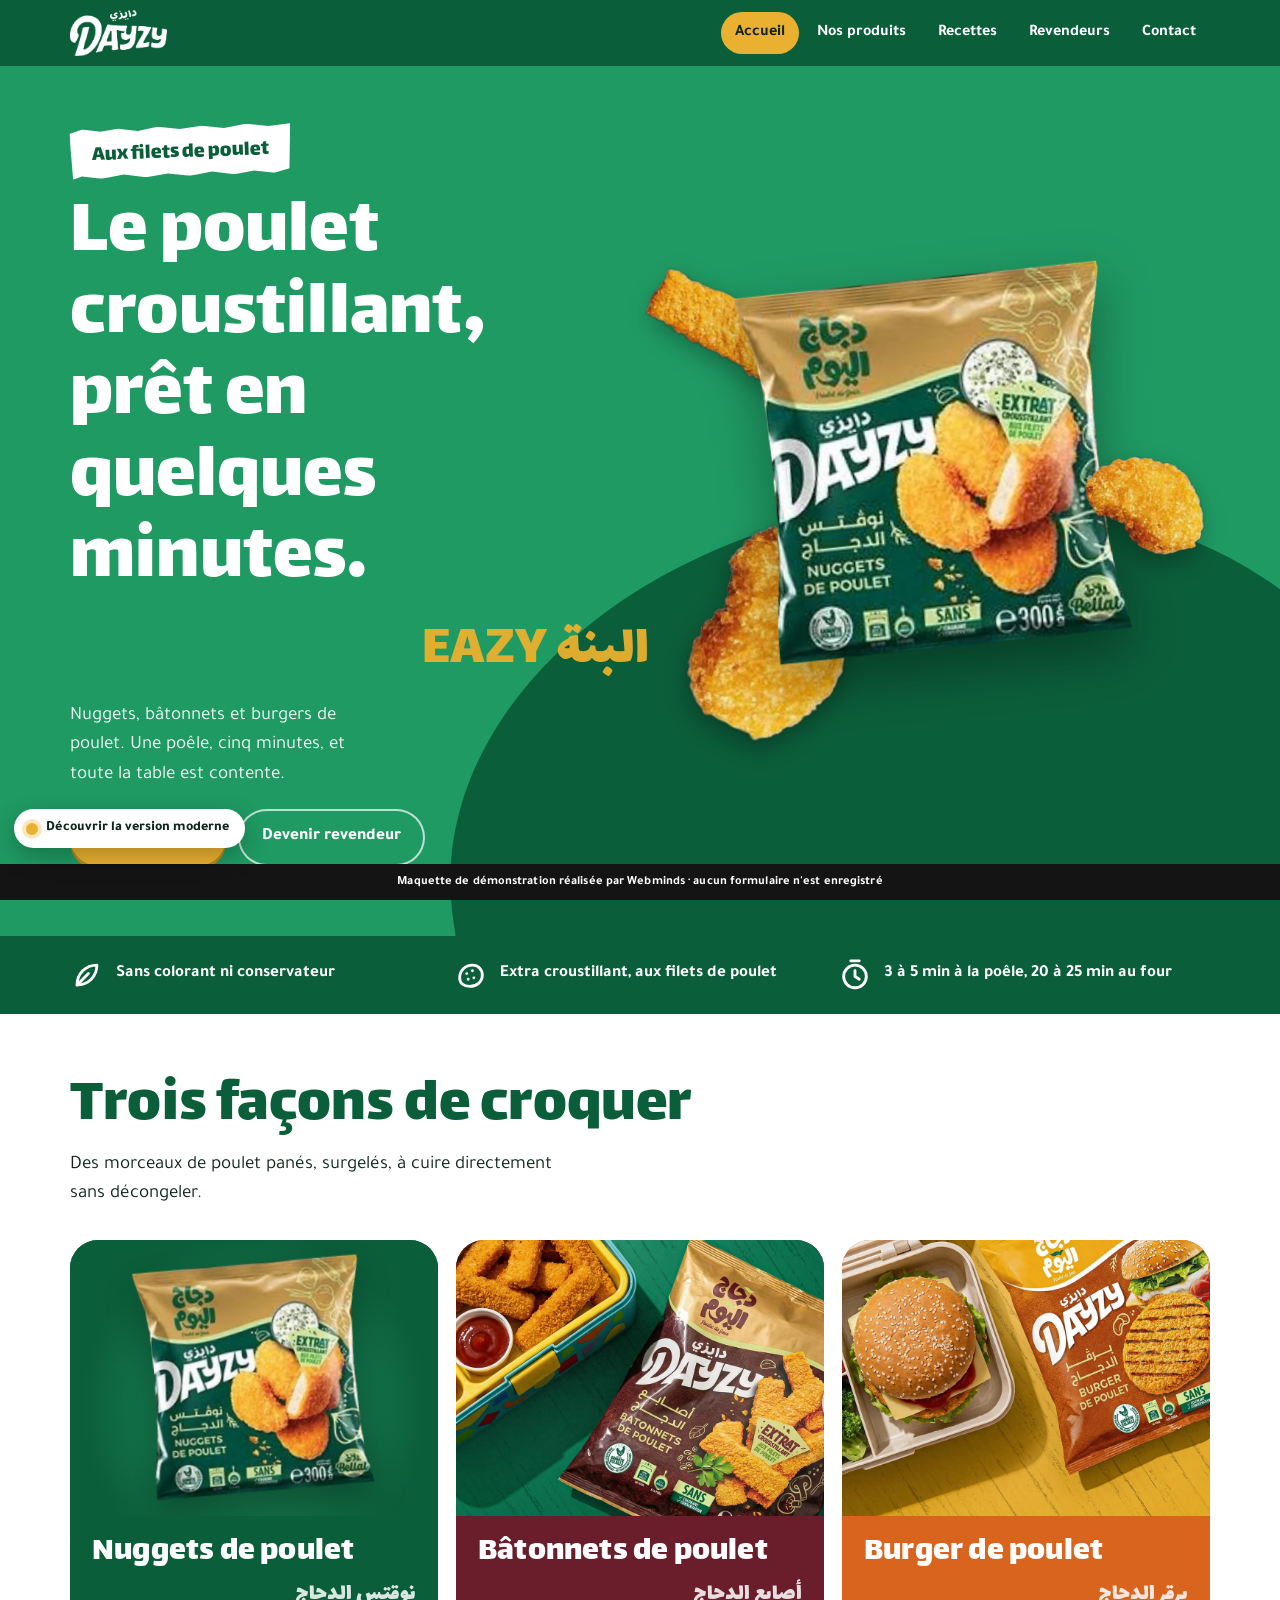
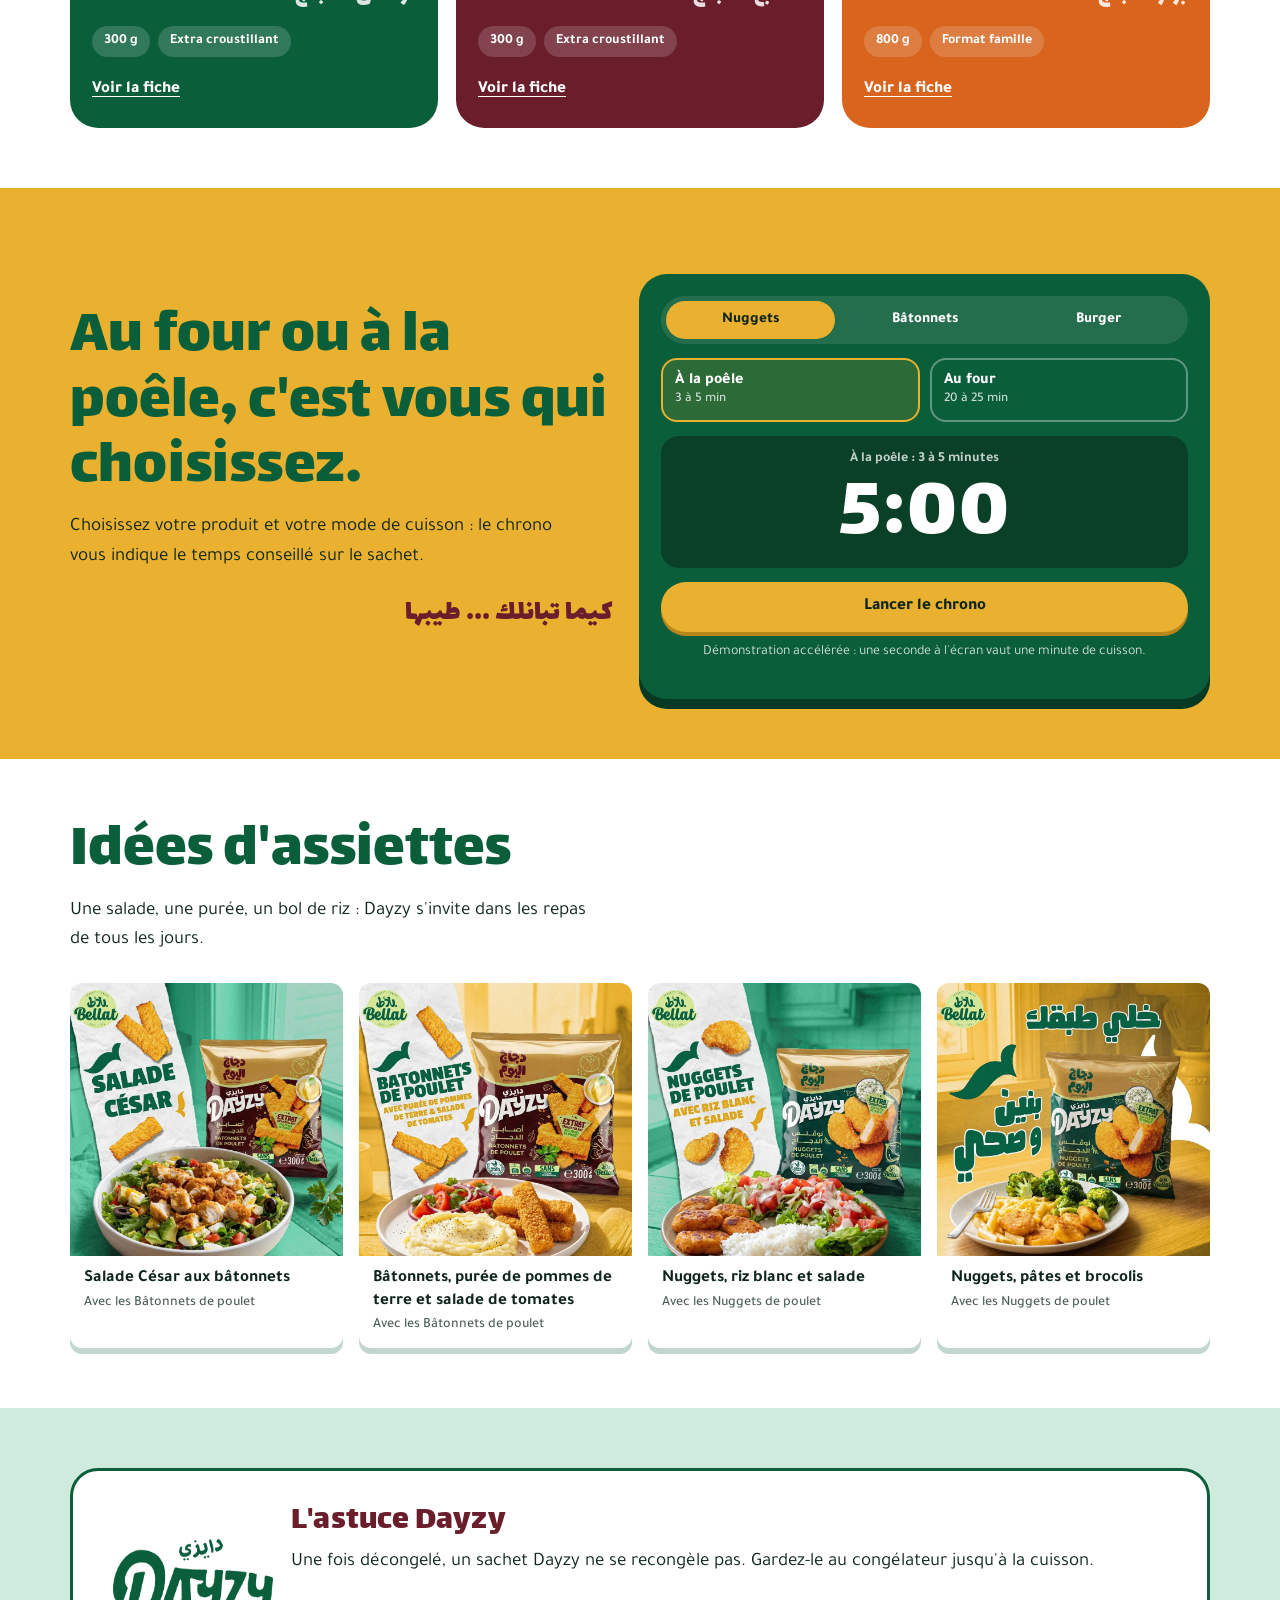
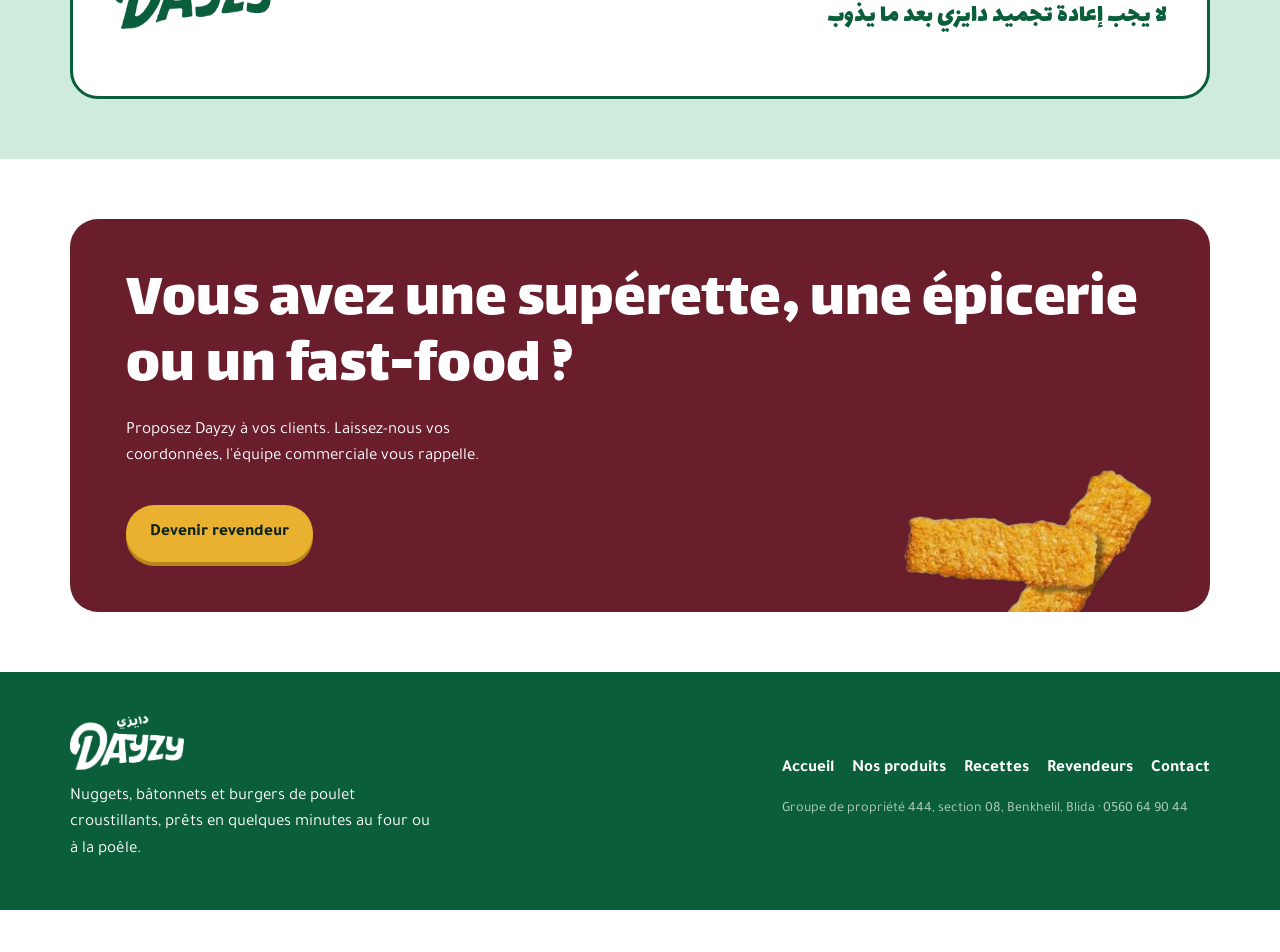
==== index.html @ 216a0491 "Maquettes Dayzy (corporate + moderne) et Alaa Élevage sur /alaa (corporate + moderne)" ====
<!doctype html>
<html lang="fr">
<head>
<meta charset="utf-8">
<meta name="viewport" content="width=device-width, initial-scale=1, viewport-fit=cover">
<meta name="robots" content="noindex, nofollow">
<title>Dayzy · Poulet croustillant prêt en quelques minutes</title>
<meta name="description" content="Nuggets, bâtonnets et burgers de poulet Dayzy : croustillants, sans colorant ni conservateur, prêts en quelques minutes.">
<meta name="theme-color" content="#0B5E3A">
<link rel="preload" href="fonts/lalezar-latin-400-normal.woff2" as="font" type="font/woff2" crossorigin>
<link rel="stylesheet" href="css/dayzy.css">
</head>
<body>
<header class="dz-head">
  <div class="dz-wrap">
    <a class="dz-logo" href="index.html" aria-label="Dayzy, accueil"><img src="img/logo_white.webp" alt="Dayzy دايزي" width="200" height="113"></a>
    <nav class="dz-nav" aria-label="Navigation principale"><a href="index.html" aria-current="page">Accueil</a><a href="produits.html">Nos produits</a><a href="index.html#recettes">Recettes</a><a href="revendeurs.html">Revendeurs</a><a href="contact.html">Contact</a></nav>
    <button class="dz-burger" aria-label="Ouvrir le menu" aria-expanded="false"><span></span></button>
  </div>
  <nav class="dz-drawer" aria-label="Menu mobile"><a href="index.html">Accueil</a><a href="produits.html">Nos produits</a><a href="index.html#recettes">Recettes</a><a href="revendeurs.html">Revendeurs</a><a href="contact.html">Contact</a></nav>
</header>
<main>

<section class="dz-hero">
  <div class="dz-wrap">
    <div>
      <span class="dz-paper-tag">Aux filets de poulet</span>
      <h1 style="margin-top:18px">Le poulet croustillant, prêt en quelques minutes.</h1>
      <p class="dz-ar" lang="ar">البنة EAZY</p>
      <p>Nuggets, bâtonnets et burgers de poulet. Une poêle, cinq minutes, et toute la table est contente.</p>
      <div class="dz-hero-ctas">
        <a class="dz-btn" href="produits.html">Voir la gamme</a>
        <a class="dz-btn dz-btn--ghost" href="revendeurs.html">Devenir revendeur</a>
      </div>
    </div>
    <div class="dz-hero-visual" aria-hidden="true">
      <img class="dz-piece p1" src="img/stick-a.webp" alt="">
      <img class="dz-piece p3" src="img/nug-b.webp" alt="">
      <img class="dz-pack" src="img/pack_nuggets.webp" alt="">
      <img class="dz-piece p2" src="img/nug-a.webp" alt="">
    </div>
  </div>
</section>
<section class="dz-proofs" aria-label="Ce qui fait Dayzy">
<ul>
<li><svg viewBox="0 0 24 24" fill="none" stroke="currentColor" stroke-width="2" stroke-linecap="round" stroke-linejoin="round"><path d="M5 19c8 0 14-6 14-14-8 0-14 6-14 14z"/><path d="M5 19 13 11"/></svg>Sans colorant ni conservateur</li>
<li><svg viewBox="0 0 24 24" fill="none" stroke="currentColor" stroke-width="2" stroke-linecap="round"><path d="M4 14c0-5 4-9 9-9 4 0 7 3 7 7 0 5-4 8-9 8-4 0-7-2-7-6z"/><path d="M9 11h.01M13 9h.01M14 14h.01M10 15h.01"/></svg>Extra croustillant, aux filets de poulet</li>
<li><svg viewBox="0 0 24 24" fill="none" stroke="currentColor" stroke-width="2" stroke-linecap="round"><circle cx="12" cy="13" r="8"/><path d="M12 9v4l3 2M9 2h6"/></svg>3 à 5 min à la poêle, 20 à 25 min au four</li>
</ul></section>
<section class="dz-sec" id="gamme">
  <div class="dz-wrap">
    <h2>Trois façons de croquer</h2>
    <p class="dz-lead">Des morceaux de poulet panés, surgelés, à cuire directement sans décongeler.</p>
    <div class="dz-range">
      <a class="dz-prod dz-prod--nug" href="produits.html#nuggets">
        <div class="dz-prod-media"><img src="img/pack_nuggets.webp" alt="Sachet Dayzy Nuggets de poulet 300 g" loading="lazy"></div>
        <div class="dz-prod-body"><h3>Nuggets de poulet</h3><span class="dz-ar" lang="ar">نوقتس الدجاج</span>
          <div class="dz-prod-meta"><span class="dz-chip">300 g</span><span class="dz-chip">Extra croustillant</span></div>
          <span class="dz-prod-link">Voir la fiche</span></div>
      </a>
      <a class="dz-prod dz-prod--bat" href="produits.html#batonnets">
        <div class="dz-prod-media"><img src="img/lunchbox-batonnets.webp" alt="Bâtonnets de poulet Dayzy dans une boîte à goûter" loading="lazy"></div>
        <div class="dz-prod-body"><h3>Bâtonnets de poulet</h3><span class="dz-ar" lang="ar">أصابع الدجاج</span>
          <div class="dz-prod-meta"><span class="dz-chip">300 g</span><span class="dz-chip">Extra croustillant</span></div>
          <span class="dz-prod-link">Voir la fiche</span></div>
      </a>
      <a class="dz-prod dz-prod--bur" href="produits.html#burger">
        <div class="dz-prod-media"><img src="img/lunchbox-burger.webp" alt="Burger de poulet Dayzy à côté de son sachet" loading="lazy"></div>
        <div class="dz-prod-body"><h3>Burger de poulet</h3><span class="dz-ar" lang="ar">برقر الدجاج</span>
          <div class="dz-prod-meta"><span class="dz-chip">800 g</span><span class="dz-chip">Format famille</span></div>
          <span class="dz-prod-link">Voir la fiche</span></div>
      </a>
    </div>
  </div>
</section>
<section class="dz-sec dz-sec--mustard" id="cuisson">
  <div class="dz-wrap dz-cook">
    <div>
      <h2>Au four ou à la poêle, c'est vous qui choisissez.</h2>
      <p class="dz-lead">Choisissez votre produit et votre mode de cuisson : le chrono vous indique le temps conseillé sur le sachet.</p>
      <p class="dz-ar" lang="ar" style="font-size:30px;color:var(--dz-wine);margin-top:10px">كيما تبانلك ... طيبها</p>
    </div>
    <div class="dz-timer" data-timer>
  <div class="dz-tabs" role="group" aria-label="Produit">
    <button data-prod="nuggets" aria-pressed="true">Nuggets</button>
    <button data-prod="batonnets" aria-pressed="false">Bâtonnets</button>
    <button data-prod="burger" aria-pressed="false">Burger</button>
  </div>
  <div class="dz-modes" role="group" aria-label="Mode de cuisson">
    <button data-mode="poele" aria-pressed="true">À la poêle<small>3 à 5 min</small></button>
    <button data-mode="four" aria-pressed="false">Au four<small>20 à 25 min</small></button>
  </div>
  <div class="dz-clock" aria-live="polite"><small>À la poêle : 3 à 5 minutes</small><span class="dz-clock-n">5:00</span></div>
  <button class="dz-btn" data-go>Lancer le chrono</button>
  <p class="dz-cook-note">Démonstration accélérée : une seconde à l'écran vaut une minute de cuisson.</p>
</div>
  </div>
</section>
<section class="dz-sec" id="recettes">
  <div class="dz-wrap">
    <h2>Idées d'assiettes</h2>
    <p class="dz-lead">Une salade, une purée, un bol de riz : Dayzy s'invite dans les repas de tous les jours.</p>
    <div class="dz-recipes"><figure class="dz-recipe"><img src="img/recette-salade-cesar.webp" alt="Salade César aux bâtonnets" loading="lazy" width="500" height="480"><figcaption>Salade César aux bâtonnets<span>Avec les Bâtonnets de poulet</span></figcaption></figure><figure class="dz-recipe"><img src="img/recette-batonnets-puree.webp" alt="Bâtonnets, purée de pommes de terre et salade de tomates" loading="lazy" width="500" height="480"><figcaption>Bâtonnets, purée de pommes de terre et salade de tomates<span>Avec les Bâtonnets de poulet</span></figcaption></figure><figure class="dz-recipe"><img src="img/recette-nuggets-riz.webp" alt="Nuggets, riz blanc et salade" loading="lazy" width="500" height="480"><figcaption>Nuggets, riz blanc et salade<span>Avec les Nuggets de poulet</span></figcaption></figure><figure class="dz-recipe"><img src="img/recette-nuggets-pates.webp" alt="Nuggets, pâtes et brocolis" loading="lazy" width="500" height="480"><figcaption>Nuggets, pâtes et brocolis<span>Avec les Nuggets de poulet</span></figcaption></figure></div>
  </div>
</section>
<section class="dz-sec dz-sec--soft">
  <div class="dz-wrap">
    <div class="dz-tip">
      <img src="img/logo_green.webp" alt="" width="160" height="90" style="width:160px">
      <div>
        <h3>L'astuce Dayzy</h3>
        <p style="font-size:19px;margin-top:8px">Une fois décongelé, un sachet Dayzy ne se recongèle pas. Gardez-le au congélateur jusqu'à la cuisson.</p>
        <p class="dz-ar" lang="ar">لا يجب إعادة تجميد دايزي بعد ما يذوب</p>
      </div>
    </div>
  </div>
</section>
<section class="dz-sec">
  <div class="dz-wrap">
    <div class="dz-band">
      <h2>Vous avez une supérette, une épicerie ou un fast-food ?</h2>
      <p>Proposez Dayzy à vos clients. Laissez-nous vos coordonnées, l'équipe commerciale vous rappelle.</p>
      <div><a class="dz-btn" href="revendeurs.html">Devenir revendeur</a></div>
      <img src="img/sticks-b.webp" alt="">
    </div>
  </div>
</section>

</main>
<footer class="dz-foot">
  <div class="dz-wrap">
    <div>
      <img src="img/logo_white.webp" alt="Dayzy" width="200" height="113">
      <p style="margin-top:14px;max-width:40ch">Nuggets, bâtonnets et burgers de poulet croustillants, prêts en quelques minutes au four ou à la poêle.</p>
    </div>
    <div>
      <nav aria-label="Pied de page"><a href="index.html">Accueil</a><a href="produits.html">Nos produits</a><a href="index.html#recettes">Recettes</a><a href="revendeurs.html">Revendeurs</a><a href="contact.html">Contact</a></nav>
      <p style="margin-top:14px"><small>Groupe de propriété 444, section 08, Benkhelil, Blida · 0560 64 90 44</small></p>
    </div>
  </div>
</footer>
<a class="wm-switch" href="moderne/index.html"><i></i>Découvrir la version moderne</a>
<div class="wm-demo" role="note">Maquette de démonstration réalisée par Webminds · aucun formulaire n'est enregistré</div>
<script src="js/dayzy.js"></script>
</body>
</html>
---- css/dayzy.css ----
@font-face{font-family:"Lalezar";src:url(../fonts/lalezar-latin-400-normal.woff2) format("woff2");unicode-range:U+0000-00FF,U+0131,U+0152-0153,U+02C6,U+02DA,U+02DC,U+2000-206F,U+20AC,U+2122;font-display:swap}
@font-face{font-family:"Lalezar";src:url(../fonts/lalezar-latin-ext-400-normal.woff2) format("woff2");unicode-range:U+0100-024F,U+1E00-1EFF;font-display:swap}
@font-face{font-family:"Lalezar";src:url(../fonts/lalezar-arabic-400-normal.woff2) format("woff2");unicode-range:U+0600-06FF,U+0750-077F,U+FB50-FDFF,U+FE70-FEFF;font-display:swap}
@font-face{font-family:"Tajawal";font-weight:400;src:url(../fonts/tajawal-latin-400-normal.woff2) format("woff2");unicode-range:U+0000-024F,U+2000-206F,U+20AC;font-display:swap}
@font-face{font-family:"Tajawal";font-weight:500;src:url(../fonts/tajawal-latin-500-normal.woff2) format("woff2");unicode-range:U+0000-024F,U+2000-206F,U+20AC;font-display:swap}
@font-face{font-family:"Tajawal";font-weight:700;src:url(../fonts/tajawal-latin-700-normal.woff2) format("woff2");unicode-range:U+0000-024F,U+2000-206F,U+20AC;font-display:swap}
@font-face{font-family:"Tajawal";font-weight:800;src:url(../fonts/tajawal-latin-800-normal.woff2) format("woff2");unicode-range:U+0000-024F,U+2000-206F,U+20AC;font-display:swap}
@font-face{font-family:"Tajawal";font-weight:400;src:url(../fonts/tajawal-arabic-400-normal.woff2) format("woff2");unicode-range:U+0600-06FF,U+FB50-FDFF,U+FE70-FEFF;font-display:swap}
@font-face{font-family:"Tajawal";font-weight:700;src:url(../fonts/tajawal-arabic-700-normal.woff2) format("woff2");unicode-range:U+0600-06FF,U+FB50-FDFF,U+FE70-FEFF;font-display:swap}
@font-face{font-family:"Tajawal";font-weight:800;src:url(../fonts/tajawal-arabic-800-normal.woff2) format("woff2");unicode-range:U+0600-06FF,U+FB50-FDFF,U+FE70-FEFF;font-display:swap}

:root{
  --dz-green:#0B5E3A;      /* vert logo */
  --dz-mint:#1F9A63;       /* vert des visuels */
  --dz-mint-soft:#CFEBDD;
  --dz-mustard:#E9B12F;    /* jaune moutarde des visuels */
  --dz-mustard-soft:#FBE7B0;
  --dz-wine:#6A1E2C;       /* sachet bâtonnets */
  --dz-orange:#D8641E;     /* sachet burger */
  --dz-paper:#FFFFFF;
  --dz-ink:#10261C;
  --dz-display:"Lalezar",system-ui,sans-serif;
  --dz-body:"Tajawal",system-ui,-apple-system,"Segoe UI",sans-serif;
  --dz-radius-l:28px;--dz-radius-s:12px;
  --dz-max:1180px;
}
*,*::before,*::after{box-sizing:border-box}
html{scroll-behavior:smooth;-webkit-text-size-adjust:100%}
body{margin:0;font-family:var(--dz-body);font-size:17px;line-height:1.55;color:var(--dz-ink);background:var(--dz-paper);padding-bottom:42px}
img{max-width:100%;display:block}
a{color:inherit}
:focus-visible{outline:3px solid var(--dz-mustard);outline-offset:3px;border-radius:6px}
h1,h2,h3{font-family:var(--dz-display);font-weight:400;line-height:1.02;margin:0;letter-spacing:.2px}
p{margin:0 0 1em}
.dz-wrap{max-width:var(--dz-max);margin:0 auto;padding:0 20px}
.dz-ar{font-family:var(--dz-display);direction:rtl}

/* En-tête */
.dz-head{position:sticky;top:0;z-index:50;background:var(--dz-green);color:#fff}
.dz-head .dz-wrap{display:flex;align-items:center;justify-content:space-between;height:66px}
.dz-logo img{height:40px;width:auto}
.dz-nav{display:none;gap:4px}
.dz-nav a{text-decoration:none;font-weight:700;padding:9px 14px;border-radius:999px;font-size:16px}
.dz-nav a:hover{background:rgba(255,255,255,.12)}
.dz-nav a[aria-current="page"]{background:var(--dz-mustard);color:var(--dz-ink)}
.dz-burger{background:none;border:0;color:#fff;width:46px;height:46px;display:grid;place-items:center;cursor:pointer}
.dz-burger span{display:block;width:24px;height:3px;background:#fff;border-radius:3px;box-shadow:0 8px 0 #fff,0 -8px 0 #fff}
.dz-drawer{display:none;background:var(--dz-green);padding:6px 20px 18px}
.dz-drawer.is-open{display:block}
.dz-drawer a{display:block;color:#fff;text-decoration:none;font-family:var(--dz-display);font-size:28px;padding:8px 0;border-bottom:1px solid rgba(255,255,255,.15)}
@media(min-width:900px){.dz-nav{display:flex}.dz-burger,.dz-drawer,.dz-drawer.is-open{display:none}.dz-logo img{height:46px}}

/* Boutons */
.dz-btn{display:inline-flex;align-items:center;justify-content:center;gap:8px;font-family:var(--dz-body);font-weight:800;font-size:17px;text-decoration:none;border:0;cursor:pointer;padding:15px 24px;border-radius:999px;background:var(--dz-mustard);color:var(--dz-ink);box-shadow:0 4px 0 #B9861B;transition:transform .12s}
.dz-btn:active{transform:translateY(3px);box-shadow:0 1px 0 #B9861B}
.dz-btn--ghost{background:transparent;color:#fff;box-shadow:inset 0 0 0 2px rgba(255,255,255,.7)}
.dz-btn--ghost:active{box-shadow:inset 0 0 0 2px #fff}
.dz-btn--green{background:var(--dz-green);color:#fff;box-shadow:0 4px 0 #063a24}

/* Bande papier déchiré (comme sur leurs visuels) */
.dz-paper-tag{display:inline-block;background:#fff;color:var(--dz-green);font-family:var(--dz-display);font-size:22px;padding:10px 22px 6px;transform:rotate(-2deg);
  clip-path:polygon(0 8%,6% 0,14% 6%,22% 1%,31% 7%,40% 0,50% 6%,60% 1%,70% 7%,80% 0,90% 6%,100% 2%,99% 92%,92% 100%,83% 94%,74% 100%,64% 93%,54% 100%,44% 94%,34% 100%,24% 93%,14% 100%,5% 94%,1% 100%)}

/* Héros */
.dz-hero{background:var(--dz-mint);color:#fff;overflow:hidden;position:relative}
.dz-hero::before{content:"";position:absolute;inset:auto -10% -30% 35%;height:80%;background:var(--dz-green);border-radius:50% 50% 0 0;transform:rotate(-8deg)}
.dz-hero .dz-wrap{position:relative;display:grid;gap:10px;padding-top:34px;padding-bottom:40px}
.dz-hero h1{font-size:clamp(46px,12vw,80px);max-width:12ch}
.dz-hero .dz-ar{font-size:clamp(34px,8vw,58px);color:var(--dz-mustard);margin:4px 0 6px}
.dz-hero p{font-size:19px;max-width:30ch;opacity:.95}
.dz-hero-ctas{display:flex;flex-wrap:wrap;gap:12px;margin-top:6px}
.dz-hero-visual{position:relative;height:360px;margin-top:10px}
.dz-hero-visual .dz-pack{position:absolute;width:250px;left:50%;top:30px;transform:translateX(-50%) rotate(-6deg);filter:drop-shadow(0 22px 26px rgba(0,0,0,.35))}
.dz-piece{position:absolute;filter:drop-shadow(0 10px 12px rgba(0,0,0,.3))}
.dz-hero-visual .p1{width:110px;left:4%;top:20px;transform:rotate(-24deg)}
.dz-hero-visual .p2{width:96px;right:2%;top:150px;transform:rotate(18deg)}
.dz-hero-visual .p3{width:120px;left:2%;bottom:0;transform:rotate(12deg)}
@media(min-width:900px){
  .dz-hero .dz-wrap{grid-template-columns:1.05fr 1fr;align-items:center;padding-top:60px;padding-bottom:70px}
  .dz-hero-visual{height:520px;margin:0}
  .dz-hero-visual .dz-pack{width:370px;top:40px}
  .dz-hero-visual .p1{width:150px;left:0;top:10px}
  .dz-hero-visual .p2{width:130px;right:0;top:220px}
  .dz-hero-visual .p3{width:160px;left:6%;bottom:10px}
}

/* Pastilles qualité */
.dz-proofs{background:var(--dz-green);color:#fff}
.dz-proofs ul{list-style:none;margin:0;padding:18px 20px;display:grid;gap:12px;max-width:var(--dz-max);margin:0 auto}
.dz-proofs li{display:flex;gap:12px;align-items:center;font-weight:700}
.dz-proofs svg{flex:none;width:34px;height:34px}
@media(min-width:900px){.dz-proofs ul{grid-template-columns:repeat(3,1fr);padding:22px 20px}}

/* Sections */
.dz-sec{padding:60px 0}
.dz-sec h2{font-size:clamp(38px,8vw,64px);color:var(--dz-green)}
.dz-lead{font-size:19px;max-width:52ch;margin-top:12px}
.dz-sec--mustard{background:var(--dz-mustard)}
.dz-sec--mustard h2{color:var(--dz-green)}
.dz-sec--soft{background:var(--dz-mint-soft)}

/* Gamme */
.dz-range{display:grid;gap:18px;margin-top:30px}
.dz-prod{border-radius:var(--dz-radius-l);color:#fff;overflow:hidden;text-decoration:none;display:grid;grid-template-rows:auto 1fr;position:relative}
.dz-prod--nug{background:var(--dz-green)}
.dz-prod--bat{background:var(--dz-wine)}
.dz-prod--bur{background:var(--dz-orange)}
.dz-prod-media{aspect-ratio:4/3;overflow:hidden;position:relative}
.dz-prod-media img{width:100%;height:100%;object-fit:cover}
.dz-prod--nug .dz-prod-media{display:grid;place-items:center;background:radial-gradient(circle at 50% 60%,#1F9A63 0,#0B5E3A 70%)}
.dz-prod--nug .dz-prod-media img{width:62%;height:auto;object-fit:contain;transform:rotate(-5deg);filter:drop-shadow(0 16px 18px rgba(0,0,0,.35))}
.dz-prod-body{padding:20px 22px 24px;display:flex;flex-direction:column;gap:6px}
.dz-prod-body h3{font-size:34px}
.dz-prod-body .dz-ar{font-size:24px;opacity:.85}
.dz-prod-meta{display:flex;gap:8px;flex-wrap:wrap;margin-top:6px}
.dz-chip{font-weight:700;font-size:14px;background:rgba(255,255,255,.16);padding:5px 12px;border-radius:999px}
.dz-prod-link{margin-top:auto;padding-top:14px;font-weight:800;text-decoration:underline;text-underline-offset:4px}
@media(min-width:900px){.dz-range{grid-template-columns:repeat(3,1fr)}}

/* Cuisson */
.dz-cook{display:grid;gap:26px;margin-top:26px;align-items:center}
.dz-timer{background:var(--dz-green);color:#fff;border-radius:var(--dz-radius-l);padding:22px;box-shadow:0 10px 0 #063a24}
.dz-tabs{display:grid;grid-template-columns:repeat(3,1fr);gap:6px;background:rgba(255,255,255,.1);padding:5px;border-radius:999px}
.dz-tabs button{border:0;background:none;color:#fff;font-family:var(--dz-body);font-weight:800;font-size:15px;padding:10px 6px;border-radius:999px;cursor:pointer}
.dz-tabs button[aria-pressed="true"]{background:var(--dz-mustard);color:var(--dz-ink)}
.dz-modes{display:grid;grid-template-columns:1fr 1fr;gap:10px;margin:14px 0}
.dz-modes button{border:2px solid rgba(255,255,255,.35);background:none;color:#fff;border-radius:16px;padding:12px;font-family:var(--dz-body);font-weight:800;font-size:16px;cursor:pointer;text-align:left}
.dz-modes button small{display:block;font-weight:500;opacity:.8}
.dz-modes button[aria-pressed="true"]{border-color:var(--dz-mustard);background:rgba(233,177,47,.15)}
.dz-clock{font-family:var(--dz-display);font-size:88px;line-height:1;text-align:center;background:#0a3f28;border-radius:18px;padding:16px 8px 8px;font-variant-numeric:tabular-nums;letter-spacing:2px}
.dz-clock small{display:block;font-family:var(--dz-body);font-size:14px;font-weight:700;letter-spacing:0;opacity:.75;padding-bottom:6px}
.dz-timer .dz-btn{width:100%;margin-top:14px}
.dz-cook-note{font-size:14px;opacity:.8;margin-top:10px;text-align:center}
@media(min-width:900px){.dz-cook{grid-template-columns:1fr 1.05fr}}

/* Recettes */
.dz-recipes{display:grid;grid-template-columns:repeat(auto-fill,minmax(250px,1fr));gap:16px;margin-top:28px}
.dz-recipe{margin:0;background:#fff;border-radius:var(--dz-radius-s);overflow:hidden;box-shadow:0 6px 0 rgba(11,94,58,.25)}
.dz-recipe img{aspect-ratio:1/1;width:100%;height:auto;object-fit:cover}
.dz-recipe figcaption{padding:12px 14px 14px;font-weight:700;line-height:1.3}
.dz-recipe figcaption span{display:block;font-weight:500;font-size:14px;opacity:.75;margin-top:3px}

/* Astuce */
.dz-tip{display:grid;gap:18px;align-items:center;background:#fff;border-radius:var(--dz-radius-l);padding:26px;border:3px solid var(--dz-green)}
.dz-tip h3{font-size:34px;color:var(--dz-wine)}
.dz-tip .dz-ar{font-size:26px;color:var(--dz-green)}
@media(min-width:900px){.dz-tip{grid-template-columns:auto 1fr;padding:34px 40px}}

/* Bandeau revendeurs */
.dz-band{background:var(--dz-wine);color:#fff;border-radius:var(--dz-radius-l);padding:34px 26px;display:grid;gap:18px;position:relative;overflow:hidden}
.dz-band h2{color:#fff}
.dz-band img{position:absolute;right:-30px;bottom:-30px;width:180px;opacity:.95;transform:rotate(-20deg)}
.dz-band p{max-width:42ch}
@media(min-width:900px){.dz-band{padding:50px 56px}.dz-band img{width:260px;right:40px;bottom:-40px}}

/* Pages internes */
.dz-pagehead{background:var(--dz-mint);color:#fff;padding:44px 0 36px}
.dz-pagehead h1{font-size:clamp(48px,11vw,84px)}
.dz-pagehead p{font-size:19px;max-width:48ch;margin-top:10px}

/* Fiche produit */
.dz-sheet{display:grid;gap:26px;padding:56px 0;border-bottom:2px dashed rgba(11,94,58,.25);scroll-margin-top:80px}
.dz-sheet:last-of-type{border-bottom:0}
.dz-sheet-media{border-radius:var(--dz-radius-l);overflow:hidden;aspect-ratio:1/1;display:grid;place-items:center}
.dz-sheet-media img{width:100%;height:100%;object-fit:cover}
.dz-sheet-media.is-pack{background:radial-gradient(circle at 50% 55%,#1F9A63,#0B5E3A 72%)}
.dz-sheet-media.is-pack img{width:70%;height:auto;object-fit:contain;filter:drop-shadow(0 20px 22px rgba(0,0,0,.35))}
.dz-sheet h2{font-size:clamp(44px,9vw,70px)}
.dz-sheet .dz-ar{font-size:30px;margin:4px 0 14px}
.dz-specs{list-style:none;padding:0;margin:18px 0;display:grid;gap:10px}
.dz-specs li{display:grid;grid-template-columns:130px 1fr;gap:10px;padding:10px 0;border-bottom:1px solid rgba(16,38,28,.12)}
.dz-specs b{color:var(--dz-green)}
@media(min-width:900px){.dz-sheet{grid-template-columns:1fr 1.1fr;align-items:center;gap:56px}.dz-sheet:nth-of-type(even) .dz-sheet-media{order:2}}

/* Formulaires */
.dz-form{display:grid;gap:14px;background:#fff;border-radius:var(--dz-radius-l);padding:24px;border:3px solid var(--dz-green)}
.dz-form label{display:grid;gap:6px;font-weight:700}
.dz-form input,.dz-form select,.dz-form textarea{font:inherit;font-weight:500;padding:13px 14px;border-radius:12px;border:2px solid #BFD8CB;background:#fff;color:var(--dz-ink);width:100%}
.dz-form input:focus,.dz-form select:focus,.dz-form textarea:focus{outline:none;border-color:var(--dz-mint)}
.dz-form .dz-row{display:grid;gap:14px}
@media(min-width:700px){.dz-form .dz-row{grid-template-columns:1fr 1fr}}
.dz-checks{display:flex;flex-wrap:wrap;gap:8px;border:0;padding:0;margin:0}
.dz-checks legend{font-weight:700;margin-bottom:8px}
.dz-checks label{display:flex;align-items:center;gap:8px;font-weight:600;background:var(--dz-mint-soft);padding:9px 14px;border-radius:999px;cursor:pointer}
.dz-checks input{width:auto;accent-color:var(--dz-green)}
.dz-ok{display:none;background:var(--dz-mint-soft);border-radius:16px;padding:18px;font-weight:700;color:var(--dz-green)}
.dz-ok.is-on{display:block}

.dz-two{display:grid;gap:30px}
@media(min-width:900px){.dz-two{grid-template-columns:1fr 1.1fr;align-items:start}}
.dz-info{list-style:none;padding:0;margin:20px 0;display:grid;gap:14px}
.dz-info li{display:grid;grid-template-columns:30px 1fr;gap:12px;align-items:start}
.dz-info svg{width:26px;height:26px;color:var(--dz-green)}
.dz-info a{font-weight:700}
.dz-map{border:0;width:100%;height:340px;border-radius:var(--dz-radius-l);display:block;background:var(--dz-mint-soft)}

/* Pied */
.dz-foot{background:var(--dz-green);color:#fff;padding:44px 0 30px;margin-top:0}
.dz-foot .dz-wrap{display:grid;gap:26px}
.dz-foot img{height:54px;width:auto}
.dz-foot nav{display:flex;flex-wrap:wrap;gap:8px 18px}
.dz-foot a{text-decoration:none;font-weight:700}
.dz-foot small{opacity:.7}
@media(min-width:900px){.dz-foot .dz-wrap{grid-template-columns:1fr auto;align-items:center}}

/* Démo Webminds */
.wm-demo{position:fixed;left:0;right:0;bottom:0;z-index:90;background:#141414;color:#fff;font:600 12.5px/1.3 var(--dz-body);text-align:center;padding:10px 12px;letter-spacing:.1px}
.wm-switch{position:fixed;left:14px;bottom:52px;z-index:91;display:flex;align-items:center;gap:8px;background:#fff;color:var(--dz-ink);text-decoration:none;font:800 14px var(--dz-body);padding:11px 16px 11px 12px;border-radius:999px;box-shadow:0 8px 24px rgba(0,0,0,.25);animation:wmPulse 2.6s ease-in-out infinite}
.wm-switch i{width:12px;height:12px;border-radius:50%;background:var(--dz-mustard);box-shadow:0 0 0 4px rgba(233,177,47,.3)}
@keyframes wmPulse{0%,100%{transform:translateY(0)}50%{transform:translateY(-4px)}}
@media (prefers-reduced-motion:reduce){.wm-switch{animation:none}html{scroll-behavior:auto}}
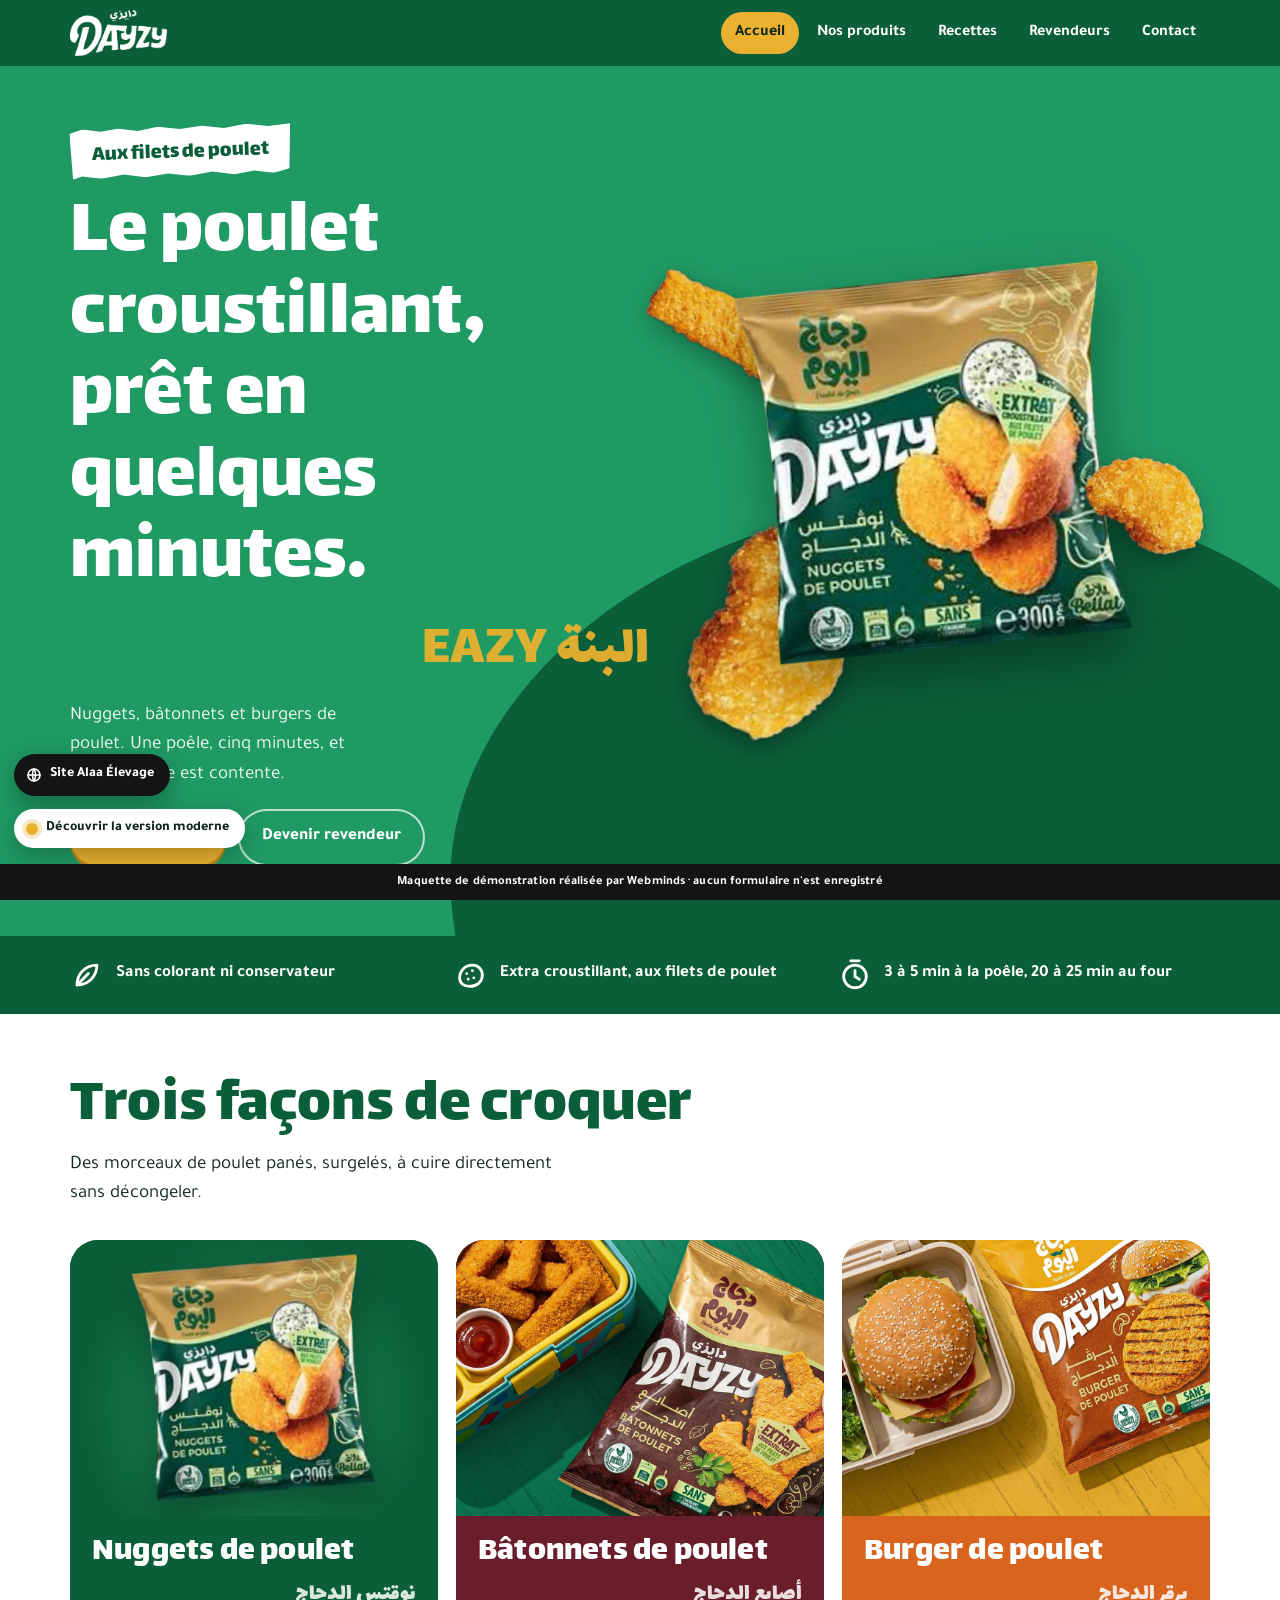
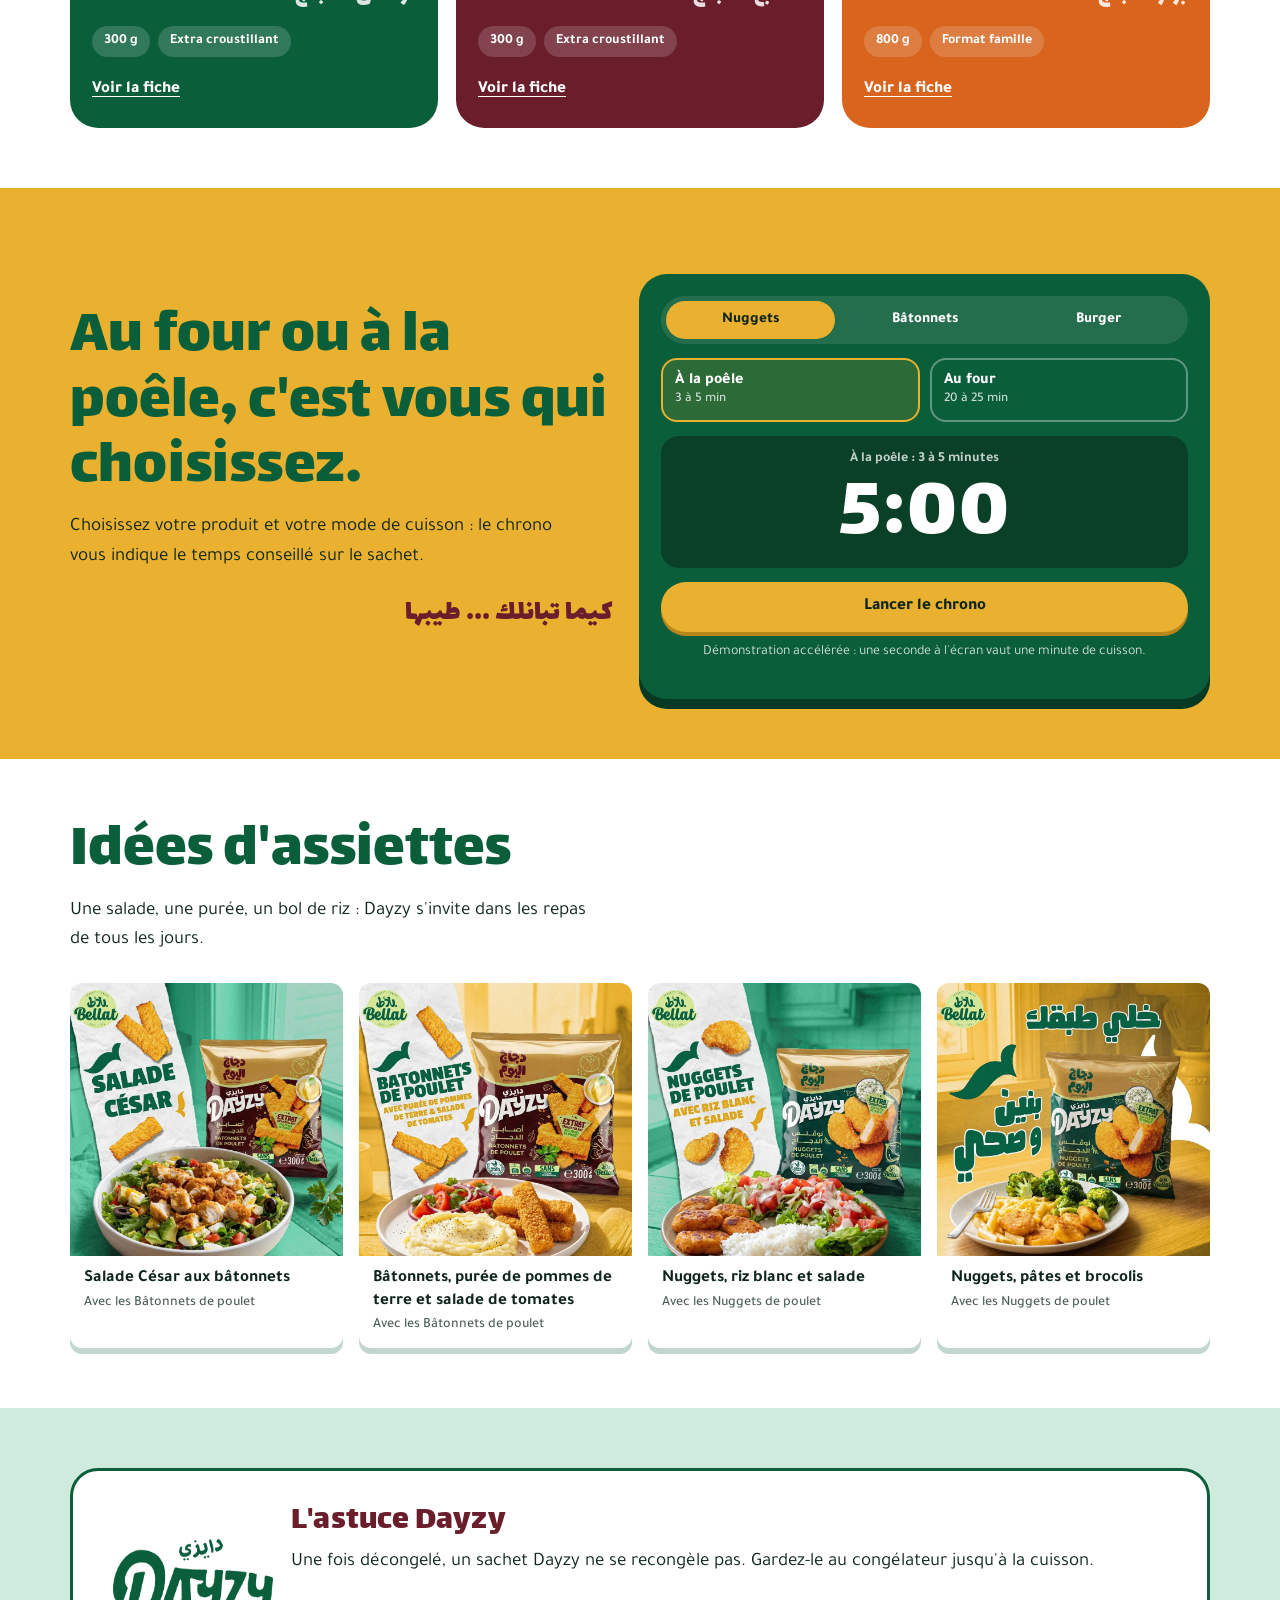
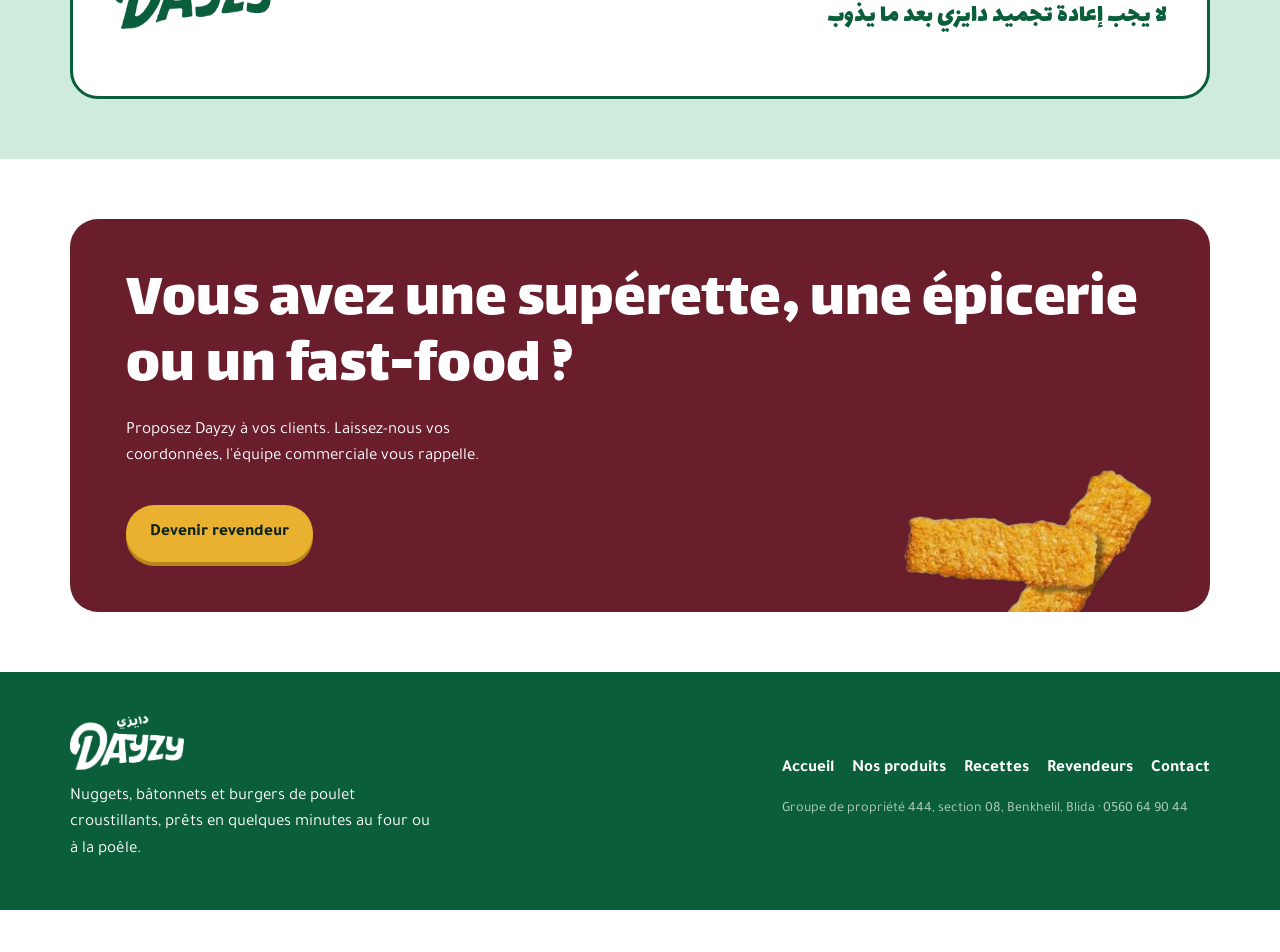
==== commit 106e9aef: "Ajout d'un bouton en bas pour passer directement d'un site à l'autre (Dayzy ↔ Alaa Élevage)" ====
--- a/index.html
+++ b/index.html
@@ -139,6 +139,7 @@
     </div>
   </div>
 </footer>
+<a class="wm-site" href="/alaa/"><svg viewBox="0 0 24 24" fill="none" stroke="currentColor" stroke-width="2.4" stroke-linecap="round" stroke-linejoin="round"><circle cx="12" cy="12" r="9"/><path d="M3 12h18M12 3c3 3.5 3 14.5 0 18M12 3c-3 3.5-3 14.5 0 18"/></svg>Site Alaa Élevage</a>
 <a class="wm-switch" href="moderne/index.html"><i></i>Découvrir la version moderne</a>
 <div class="wm-demo" role="note">Maquette de démonstration réalisée par Webminds · aucun formulaire n'est enregistré</div>
 <script src="js/dayzy.js"></script>
--- a/css/dayzy.css
+++ b/css/dayzy.css
@@ -209,3 +209,6 @@
 .wm-switch i{width:12px;height:12px;border-radius:50%;background:var(--dz-mustard);box-shadow:0 0 0 4px rgba(233,177,47,.3)}
 @keyframes wmPulse{0%,100%{transform:translateY(0)}50%{transform:translateY(-4px)}}
 @media (prefers-reduced-motion:reduce){.wm-switch{animation:none}html{scroll-behavior:auto}}
+
+.wm-site{position:fixed;left:14px;bottom:104px;z-index:91;display:flex;align-items:center;gap:8px;background:#141414;color:#fff;text-decoration:none;font-weight:800;font-size:14px;padding:10px 16px 10px 12px;border-radius:999px;box-shadow:0 8px 24px rgba(0,0,0,.3)}
+.wm-site svg{width:16px;height:16px}
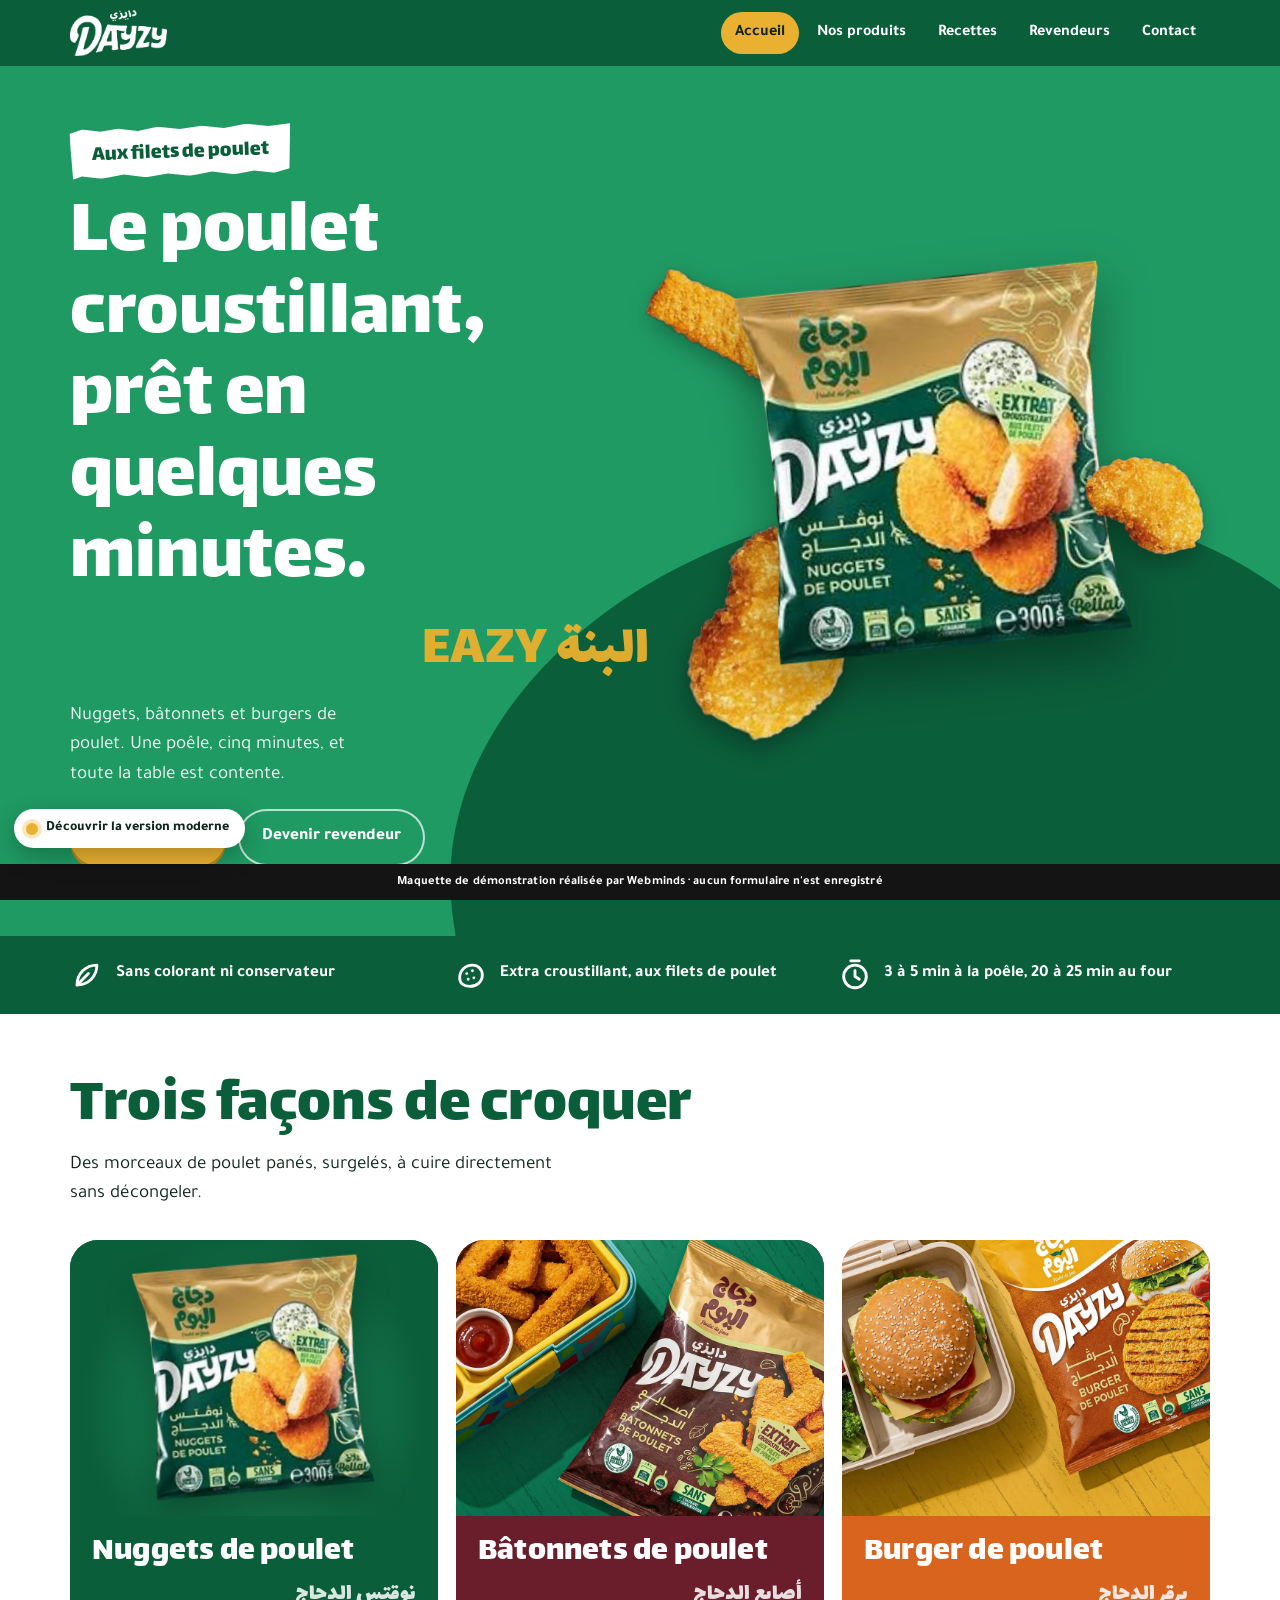
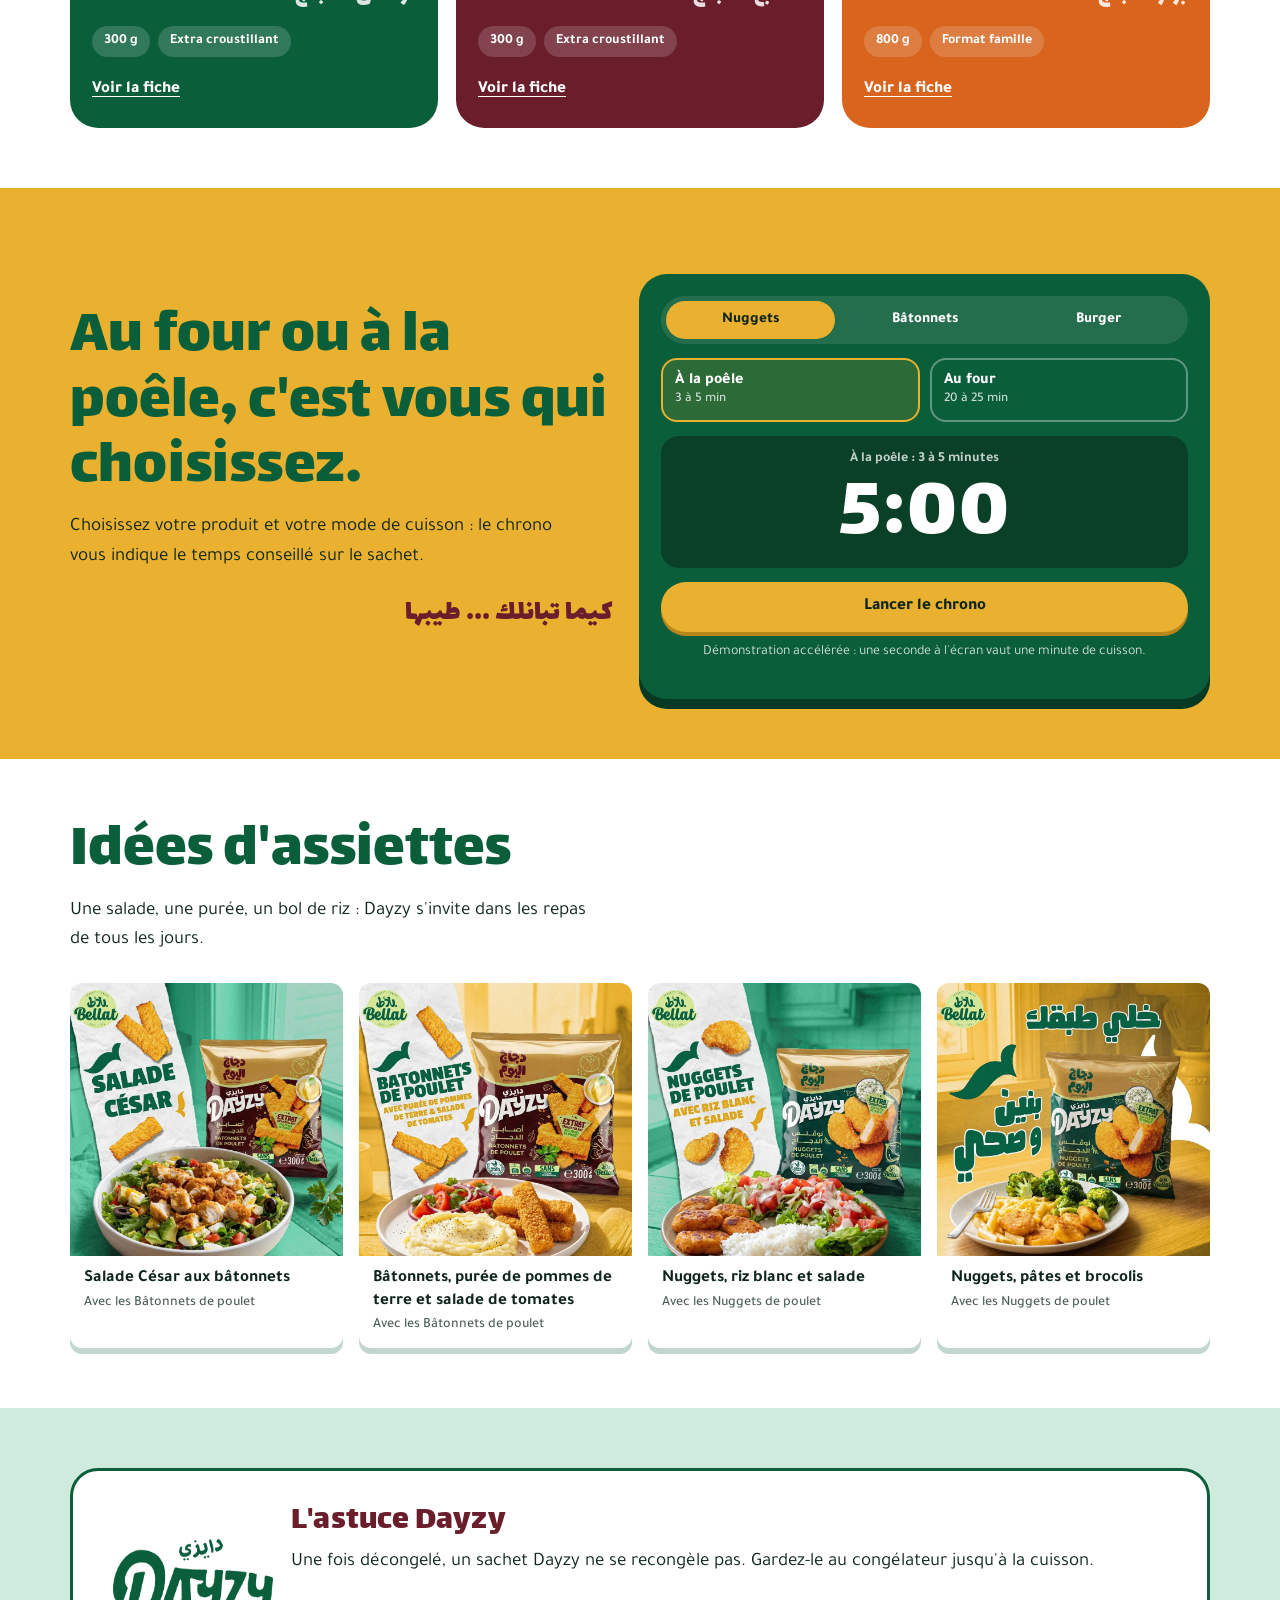
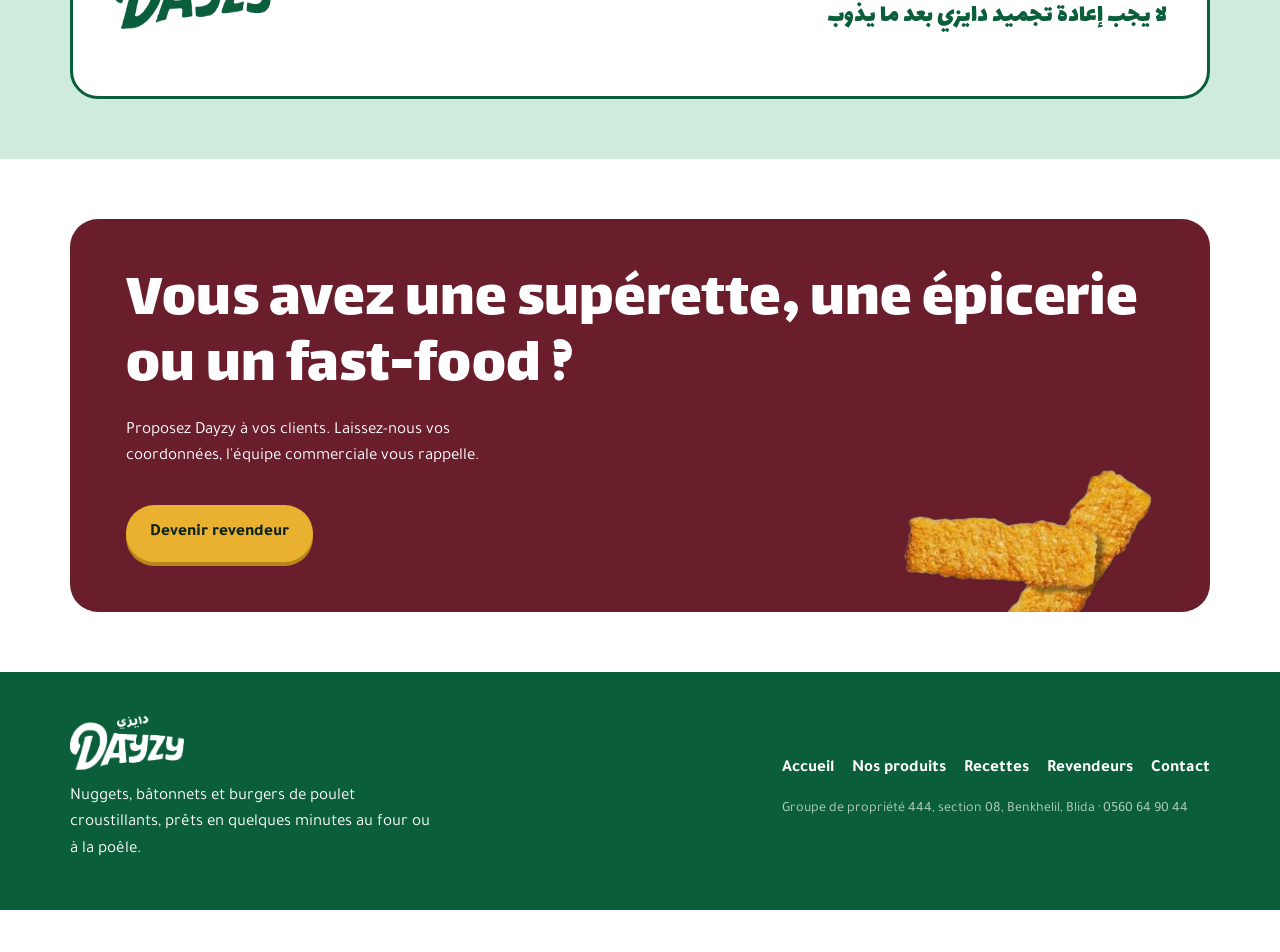
==== commit 3baaeb7d: "Retrait du site Alaa Élevage et du bouton vers l'autre site : le dépôt ne contient plus que Dayzy" ====
--- a/index.html
+++ b/index.html
@@ -139,7 +139,6 @@
     </div>
   </div>
 </footer>
-<a class="wm-site" href="/alaa/"><svg viewBox="0 0 24 24" fill="none" stroke="currentColor" stroke-width="2.4" stroke-linecap="round" stroke-linejoin="round"><circle cx="12" cy="12" r="9"/><path d="M3 12h18M12 3c3 3.5 3 14.5 0 18M12 3c-3 3.5-3 14.5 0 18"/></svg>Site Alaa Élevage</a>
 <a class="wm-switch" href="moderne/index.html"><i></i>Découvrir la version moderne</a>
 <div class="wm-demo" role="note">Maquette de démonstration réalisée par Webminds · aucun formulaire n'est enregistré</div>
 <script src="js/dayzy.js"></script>
--- a/css/dayzy.css
+++ b/css/dayzy.css
@@ -210,5 +210,3 @@
 @keyframes wmPulse{0%,100%{transform:translateY(0)}50%{transform:translateY(-4px)}}
 @media (prefers-reduced-motion:reduce){.wm-switch{animation:none}html{scroll-behavior:auto}}
 
-.wm-site{position:fixed;left:14px;bottom:104px;z-index:91;display:flex;align-items:center;gap:8px;background:#141414;color:#fff;text-decoration:none;font-weight:800;font-size:14px;padding:10px 16px 10px 12px;border-radius:999px;box-shadow:0 8px 24px rgba(0,0,0,.3)}
-.wm-site svg{width:16px;height:16px}
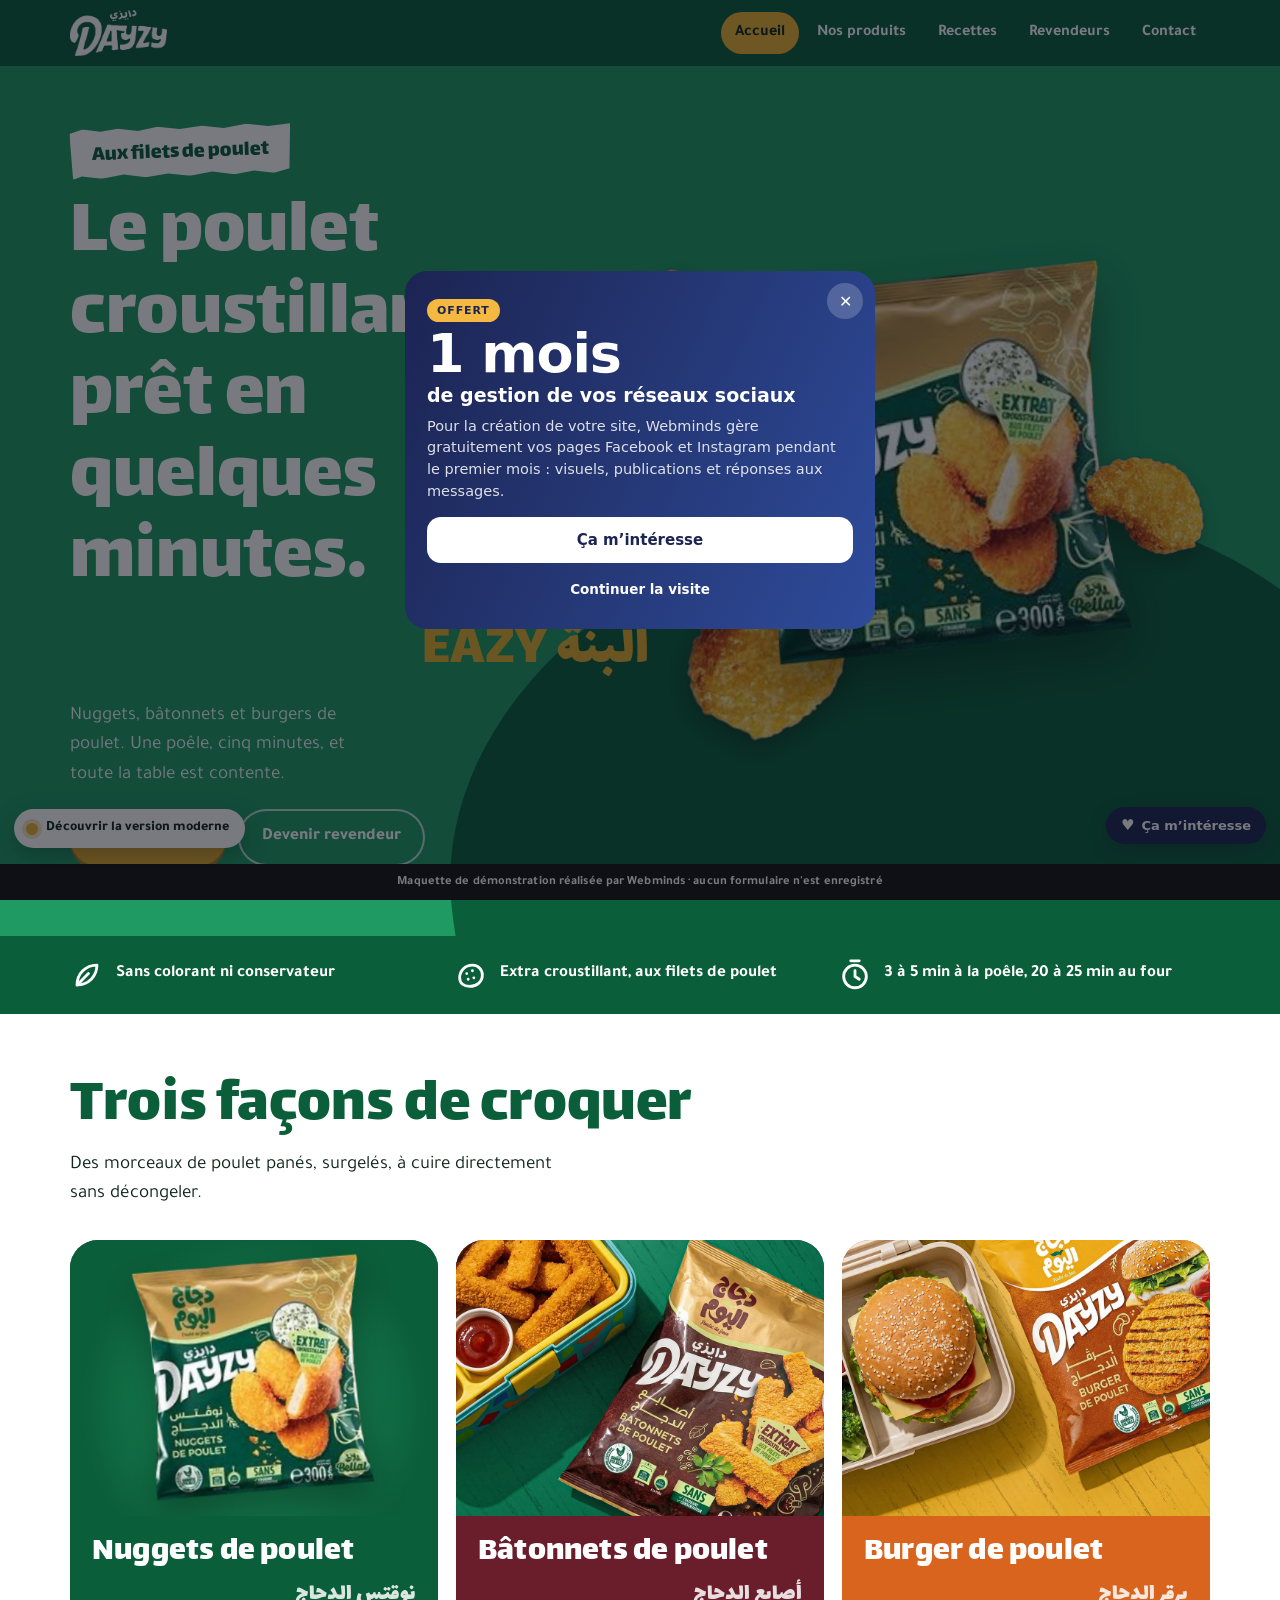
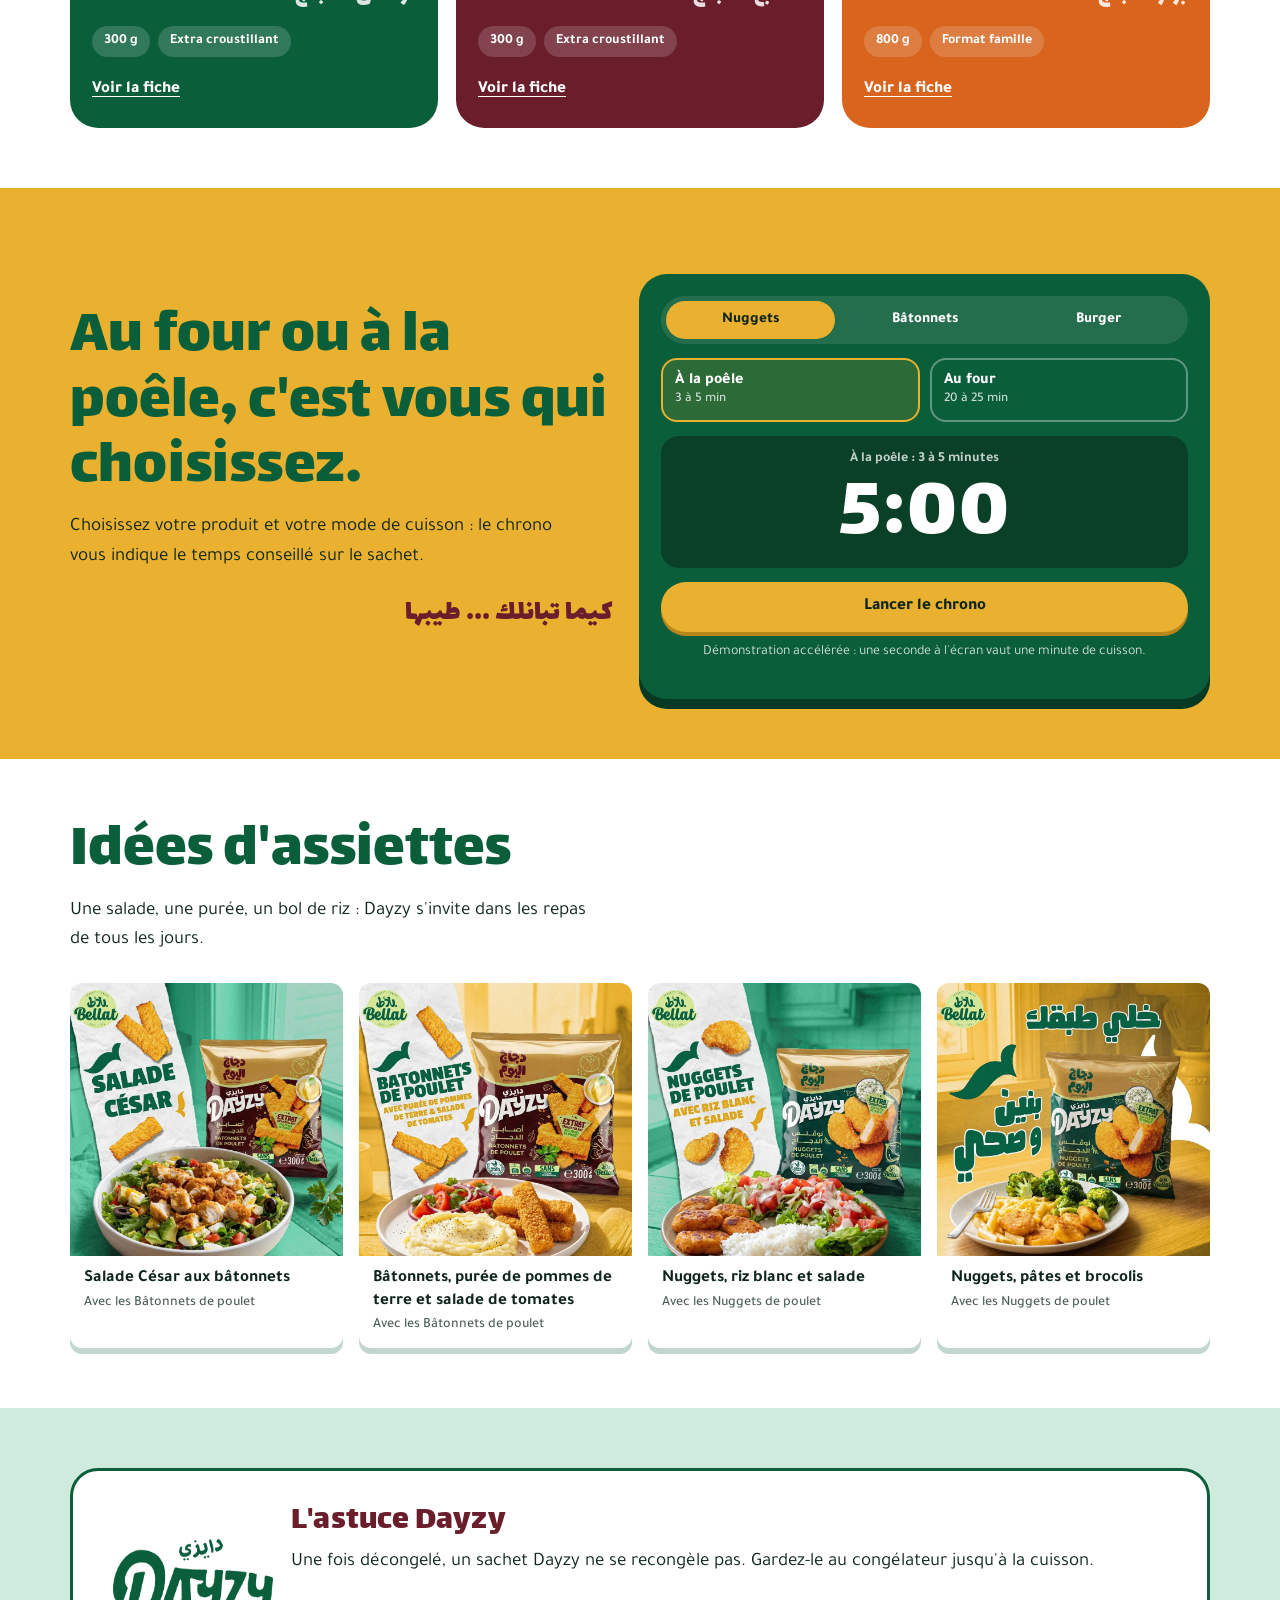
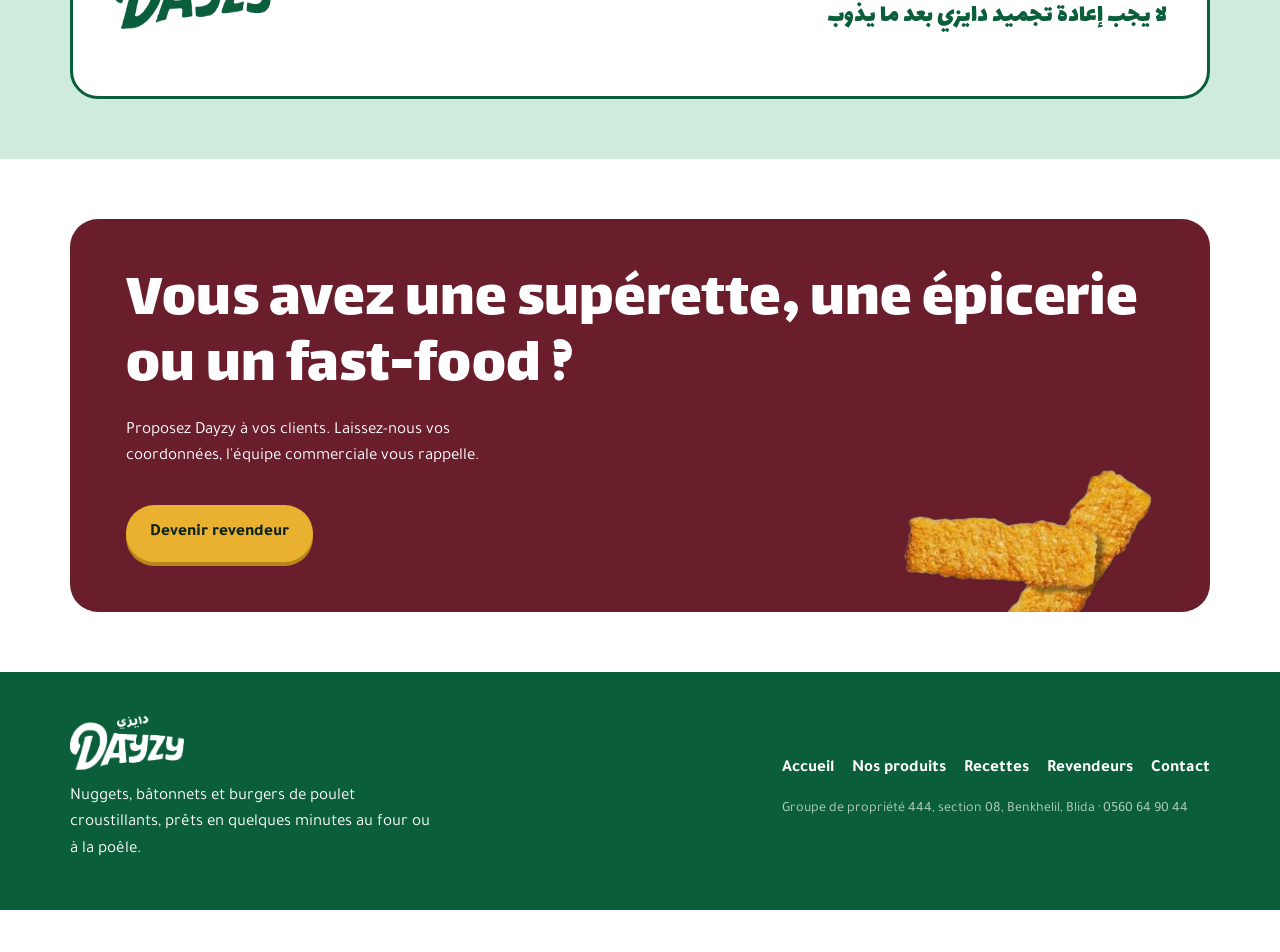
==== commit 63ac8210: "Pop-up « 1 mois de réseaux sociaux offert » et bouton « Ça m'intéresse » (envoi WhatsApp)" ====
--- a/index.html
+++ b/index.html
@@ -141,6 +141,42 @@
 </footer>
 <a class="wm-switch" href="moderne/index.html"><i></i>Découvrir la version moderne</a>
 <div class="wm-demo" role="note">Maquette de démonstration réalisée par Webminds · aucun formulaire n'est enregistré</div>
-<script src="js/dayzy.js"></script>
-</body>
+<script src="js/dayzy.js"></script><script data-wml>(function(){if(window.__wmL)return;window.__wmL=1;
+var C={"p": "Dayzy", "mail": null, "wa": "213797372452", "v": [["/", "Version corporate", "Claire et rassurante"], ["/moderne/", "Version moderne", "Immersive et animée"]]};
+function ready(f){document.readyState==='loading'?document.addEventListener('DOMContentLoaded',f):f()}
+ready(function(){
+var css='.wmL-b{position:fixed;right:14px;bottom:calc(56px + env(safe-area-inset-bottom));z-index:2147483000;border:0;border-radius:999px;background:#1C2452;color:#fff;font:700 13px/1 system-ui,-apple-system,Segoe UI,Roboto,sans-serif;padding:11px 15px;box-shadow:0 6px 22px rgba(20,30,60,.35);cursor:pointer;display:flex;align-items:center;gap:7px}'
++'@media(max-width:520px){.wmL-b{bottom:calc(112px + env(safe-area-inset-bottom));font-size:12.5px;padding:10px 13px}}'
++'.wmL-m{position:fixed;inset:0;z-index:2147483001;background:rgba(10,14,25,.55);display:none;align-items:flex-end;justify-content:center;font-family:system-ui,-apple-system,Segoe UI,Roboto,sans-serif}.wmL-m.on{display:flex}@media(min-width:700px){.wmL-m{align-items:center;padding:20px}}'
++'.wmL-x{box-sizing:border-box;position:relative;background:#fff;color:#1C2452;width:100%;max-width:470px;max-height:92vh;overflow:auto;border-radius:22px 22px 0 0;padding:24px 22px calc(22px + env(safe-area-inset-bottom));text-align:left}@media(min-width:700px){.wmL-x{border-radius:22px}}'
++'.wmL-x *{box-sizing:border-box}.wmL-c{position:absolute;top:12px;right:12px;width:36px;height:36px;border:0;border-radius:50%;background:#F0F2F1;font-size:16px;cursor:pointer;color:#1C2452}'
++'.wmL-x h3{font:800 26px/1.1 system-ui,-apple-system,sans-serif;margin:4px 40px 10px 0;color:inherit}.wmL-x p{margin:0 0 14px;line-height:1.5;font-size:14.5px;opacity:.85}'
++'.wmL-o{background:linear-gradient(115deg,#1C2452,#2E4B9A);color:#fff}.wmL-o .wmL-c{background:rgba(255,255,255,.2);color:#fff}.wmL-big{font:900 54px/.95 system-ui,-apple-system,sans-serif;letter-spacing:-.02em;margin:6px 0 2px}.wmL-big small{display:block;font-size:19px;font-weight:700;letter-spacing:0;margin-top:6px}'
++'.wmL-tag{display:inline-block;background:#F5B841;color:#1C2452;font:800 11px system-ui,sans-serif;letter-spacing:.08em;border-radius:999px;padding:5px 10px}'
++'.wmL-btn{display:flex;align-items:center;justify-content:center;width:100%;border:0;border-radius:14px;padding:14px;font:800 15px system-ui,-apple-system,sans-serif;cursor:pointer;margin-top:8px}.wmL-w{background:#fff;color:#1C2452}.wmL-g{background:#1FAF55;color:#fff}.wmL-n{background:#1C2452;color:#fff}.wmL-l{background:transparent;color:inherit;font-weight:600;font-size:13.5px;padding:10px}'
++'.wmL-s{font:700 11.5px system-ui,sans-serif;text-transform:uppercase;letter-spacing:.06em;opacity:.6;margin:12px 0 8px}.wmL-ch{display:grid;gap:8px}.wmL-ch label{display:flex;align-items:center;gap:10px;border:1.5px solid #E2E6E3;border-radius:12px;padding:11px 12px;cursor:pointer;font-size:14px;font-weight:600}.wmL-ch label small{display:block;font-weight:500;opacity:.65;font-size:12px}.wmL-ch input{width:18px;height:18px;flex:none;accent-color:#1FAF55}'
++'.wmL-f{display:grid;gap:8px;margin:12px 0 6px}.wmL-f input{border:1.5px solid #E2E6E3;border-radius:12px;padding:12px;font:500 16px system-ui,sans-serif;color:#1C2452;background:#fff;-webkit-user-select:text!important;user-select:text!important;width:100%}'
++'.wmL-ok{text-align:center}.wmL-ok i{display:grid;place-items:center;width:64px;height:64px;margin:6px auto 12px;border-radius:50%;background:#E8F7EE;color:#1FAF55;font-style:normal;font-size:30px}';
+var st=document.createElement('style');st.textContent=css;document.head.appendChild(st);
+function ss(k,v){try{if(v===undefined)return sessionStorage.getItem(k);sessionStorage.setItem(k,v)}catch(e){}}
+var p=location.pathname,cur=0;C.v.forEach(function(v,i){if(v[0]!=='/'&&p.indexOf(v[0])===0)cur=i});
+var off=document.createElement('div');off.className='wmL-m';off.innerHTML='<div class="wmL-x wmL-o" role="dialog" aria-modal="true"><button class="wmL-c" type="button" aria-label="Fermer">✕</button><span class="wmL-tag">OFFERT</span><div class="wmL-big">1 mois<small>de gestion de vos réseaux sociaux</small></div><p style="margin-top:12px">Pour la création de votre site, Webminds gère gratuitement vos pages Facebook et Instagram pendant le premier mois : visuels, publications et réponses aux messages.</p><button class="wmL-btn wmL-w" type="button" data-i>Ça m’intéresse</button><button class="wmL-btn wmL-l" type="button" data-c>Continuer la visite</button></div>';
+var ch='';C.v.forEach(function(v,i){ch+='<label><input type="radio" name="wmLv" value="'+v[1]+'"'+(i===cur?' checked':'')+'><span>'+v[1]+(v[2]?'<small>'+v[2]+'</small>':'')+'</span></label>'});
+var it=document.createElement('div');it.className='wmL-m';it.innerHTML='<div class="wmL-x" role="dialog" aria-modal="true"><button class="wmL-c" type="button" aria-label="Fermer">✕</button><div data-s1><h3>Cette maquette vous plaît ?</h3><p>Choisissez la version qui vous intéresse : Webminds vous recontacte pour vous la présenter.</p>'+(C.v.length>1?'<div class="wmL-s">La version préférée</div><div class="wmL-ch">'+ch+'</div>':'')+'<div class="wmL-s">En plus</div><div class="wmL-ch"><label><input type="checkbox" value="Gestion des réseaux sociaux (1 mois offert)"><span>Réseaux sociaux<small>1 mois de gestion offert avec le site</small></span></label></div><div class="wmL-f"><input name="n" placeholder="Votre nom" autocomplete="name"><input name="t" type="tel" inputmode="tel" placeholder="Votre téléphone (facultatif)" autocomplete="tel"></div><button class="wmL-btn wmL-g" type="button" data-w>Envoyer sur WhatsApp</button>'+(C.mail?'<button class="wmL-btn wmL-l" type="button" data-e>Envoyer par e-mail</button>':'')+'</div><div class="wmL-ok" data-s2 hidden><i>✓</i><h3 style="margin:0 0 8px">Merci !</h3><p>Votre choix a bien été transmis à Webminds. Nous vous recontactons très vite.</p><button class="wmL-btn wmL-n" type="button" data-c>Continuer la visite</button></div></div>';
+document.body.appendChild(off);document.body.appendChild(it);
+var b=document.createElement('button');b.type='button';b.className='wmL-b';b.innerHTML='<b style="font-size:15px">♥</b>Ça m’intéresse';document.body.appendChild(b);
+function op(m){off.classList.remove('on');it.classList.remove('on');m.classList.add('on')}
+[off,it].forEach(function(m){m.addEventListener('click',function(e){if(e.target===m||e.target.closest('.wmL-c')||e.target.closest('[data-c]'))m.classList.remove('on')})});
+b.onclick=function(){op(it)};off.querySelector('[data-i]').onclick=function(){op(it)};
+function msg(){var v=(it.querySelector('input[name=wmLv]:checked')||{}).value||C.v[cur][1],x=[].map.call(it.querySelectorAll('input[type=checkbox]:checked'),function(c){return c.value}),n=it.querySelector('[name=n]').value.trim(),t=it.querySelector('[name=t]').value.trim();
+ return{v:v,x:x,n:n,t:t,txt:'Bonjour Webminds, la maquette '+C.p+' m’intéresse.\nVersion préférée : '+v+(x.length?'\nEn plus : '+x.join(', '):'')+(n?'\nNom : '+n:'')+(t?'\nTéléphone : '+t:'')+'\nLien : '+location.origin+C.v[cur][0]}}
+function mail(m){if(!C.mail)return;try{fetch('https://formsubmit.co/ajax/'+C.mail,{method:'POST',keepalive:true,headers:{'Content-Type':'application/json','Accept':'application/json'},body:JSON.stringify({_subject:'Maquette '+C.p+' : intéressé ('+m.v+')',Prospect:C.p,Version:m.v,Options:m.x.join(', ')||'-',Nom:m.n||'-',Telephone:m.t||'-',Lien:location.origin+C.v[cur][0],_template:'table',_captcha:'false'})}).catch(function(){})}catch(e){}}
+function done(){it.querySelector('[data-s1]').hidden=true;it.querySelector('[data-s2]').hidden=false;ss('wmL-sent','1')}
+it.querySelector('[data-w]').onclick=function(){var m=msg();mail(m);done();location.href='https://wa.me/'+C.wa+'?text='+encodeURIComponent(m.txt)};
+var e=it.querySelector('[data-e]');if(e)e.onclick=function(){mail(msg());done()};
+var sh=ss('wmL-off');addEventListener('scroll',function(){var r=(scrollY+innerHeight)/document.documentElement.scrollHeight;
+ if(!sh&&scrollY>500&&r>.3){sh=1;ss('wmL-off','1');op(off)}
+ if(!ss('wmL-it')&&!ss('wmL-sent')&&sh&&r>.92&&!off.classList.contains('on')){ss('wmL-it','1');op(it)}},{passive:true});
+});})();
+</script></body>
 </html>
